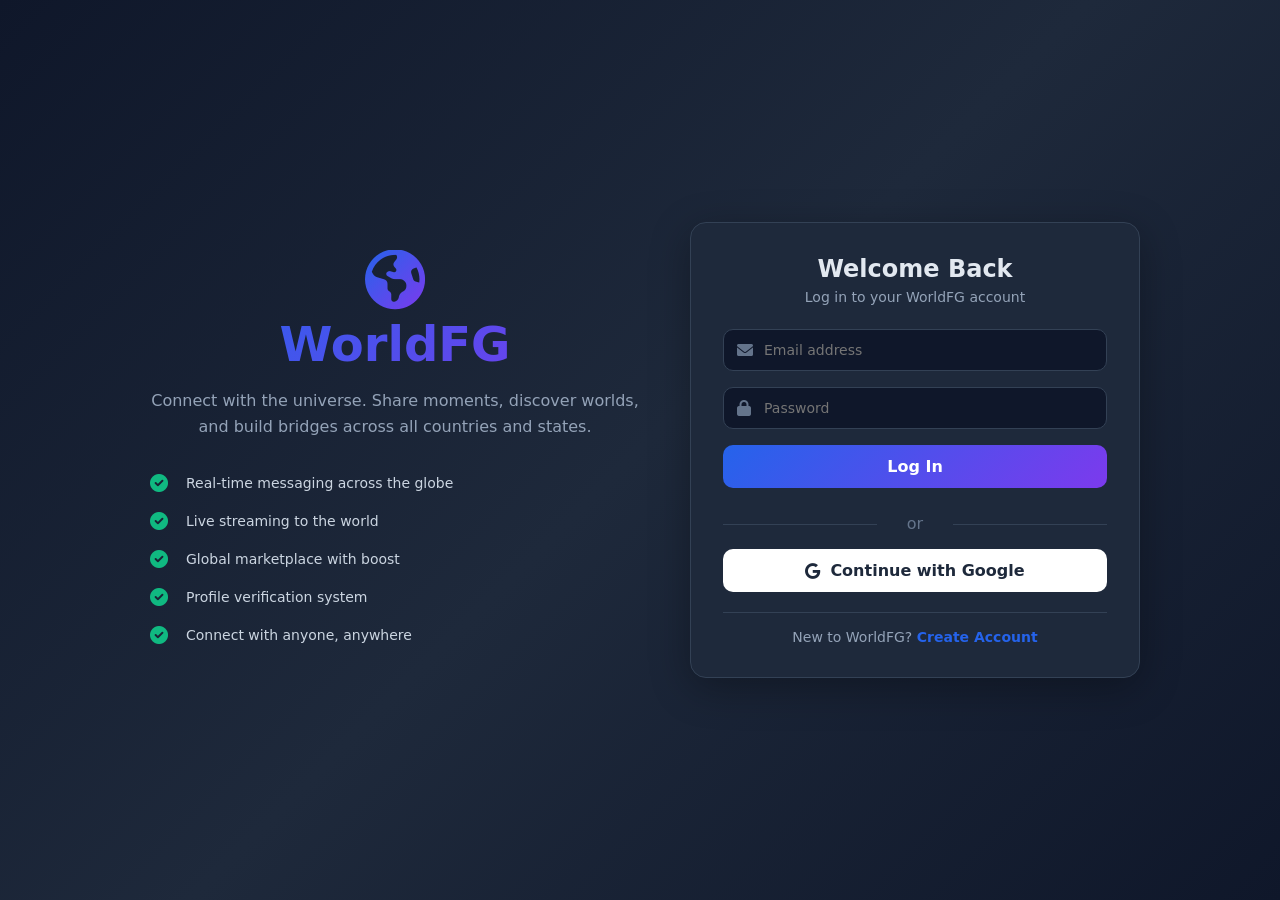
==== index.html @ 7e0c497f "Add files via upload" ====
<!DOCTYPE html>
<html lang="en">
<head>
    <meta charset="UTF-8">
    <meta name="viewport" content="width=device-width, initial-scale=1.0">
    <title>WorldFG - Connect The Universe</title>
    <link rel="stylesheet" href="https://cdnjs.cloudflare.com/ajax/libs/font-awesome/6.0.0-beta3/css/all.min.css">
    <style>
        :root {
            --primary: #2563eb;
            --primary-dark: #1d4ed8;
            --secondary: #7c3aed;
            --success: #10b981;
            --danger: #ef4444;
            --warning: #f59e0b;
            --dark: #0f172a;
            --darker: #020617;
            --light: #f8fafc;
            --gray: #64748b;
            --card: #1e293b;
            --border: #334155;
            --hover: #2d3a4f;
            --gradient: linear-gradient(135deg, #2563eb, #7c3aed);
            --shadow: 0 10px 40px rgba(0,0,0,0.3);
            --glow: 0 0 20px rgba(37,99,235,0.3);
        }

        * {
            margin: 0;
            padding: 0;
            box-sizing: border-box;
            font-family: 'Segoe UI', system-ui, -apple-system, sans-serif;
        }

        body {
            background: var(--darker);
            color: #e2e8f0;
            min-height: 100vh;
        }

        /* ============ AUTH PAGES ============ */
        .auth-body {
            display: flex;
            justify-content: center;
            align-items: center;
            min-height: 100vh;
            background: linear-gradient(135deg, #0f172a 0%, #1e293b 50%, #0f172a 100%);
            padding: 20px;
        }

        .auth-container {
            display: flex;
            max-width: 1000px;
            width: 100%;
            gap: 40px;
            align-items: center;
            flex-wrap: wrap;
            justify-content: center;
        }

        .auth-left {
            flex: 1;
            min-width: 300px;
            text-align: center;
        }

        .brand-logo {
            font-size: 60px;
            color: var(--primary);
            margin-bottom: 10px;
        }

        .brand-logo i {
            background: var(--gradient);
            -webkit-background-clip: text;
            -webkit-text-fill-color: transparent;
        }

        .brand-logo h1 {
            font-size: 48px;
            background: var(--gradient);
            -webkit-background-clip: text;
            -webkit-text-fill-color: transparent;
            font-weight: 800;
        }

        .brand-tagline {
            color: #94a3b8;
            font-size: 16px;
            margin: 16px 0;
            line-height: 1.6;
        }

        .feature-list {
            text-align: left;
            margin-top: 24px;
        }

        .feature-item {
            display: flex;
            align-items: center;
            gap: 12px;
            padding: 10px;
            color: #cbd5e1;
            font-size: 14px;
        }

        .feature-item i {
            color: var(--success);
            font-size: 18px;
            width: 24px;
        }

        .auth-right {
            flex: 1;
            min-width: 350px;
            max-width: 450px;
        }

        .auth-card {
            background: var(--card);
            border-radius: 16px;
            padding: 32px;
            box-shadow: var(--shadow);
            border: 1px solid var(--border);
        }

        .auth-header {
            text-align: center;
            margin-bottom: 24px;
        }

        .auth-header h2 {
            font-size: 24px;
            font-weight: 700;
            margin-bottom: 6px;
        }

        .auth-header p {
            color: #94a3b8;
            font-size: 14px;
        }

        .input-group {
            position: relative;
            margin-bottom: 16px;
        }

        .input-group i {
            position: absolute;
            left: 14px;
            top: 50%;
            transform: translateY(-50%);
            color: #64748b;
        }

        .input-group input,
        .input-group select {
            width: 100%;
            padding: 12px 14px 12px 40px;
            background: var(--dark);
            border: 1px solid var(--border);
            border-radius: 10px;
            color: #e2e8f0;
            font-size: 14px;
            outline: none;
            transition: 0.3s;
        }

        .input-group input:focus,
        .input-group select:focus {
            border-color: var(--primary);
            box-shadow: var(--glow);
        }

        .name-inputs {
            display: flex;
            gap: 10px;
        }

        .name-inputs .input-group {
            flex: 1;
        }

        .name-inputs input {
            padding-left: 14px;
        }

        .toggle-password {
            left: auto !important;
            right: 14px;
            cursor: pointer;
        }

        .auth-btn {
            width: 100%;
            padding: 12px;
            border: none;
            border-radius: 10px;
            font-size: 16px;
            font-weight: 600;
            cursor: pointer;
            transition: 0.3s;
            margin-bottom: 10px;
        }

        .primary-btn {
            background: var(--gradient);
            color: white;
        }

        .primary-btn:hover {
            box-shadow: var(--glow);
            transform: translateY(-2px);
        }

        .google-btn {
            background: white;
            color: #1e293b;
            display: flex;
            align-items: center;
            justify-content: center;
            gap: 10px;
        }

        .auth-divider {
            text-align: center;
            margin: 16px 0;
            color: #64748b;
            position: relative;
        }

        .auth-divider::before,
        .auth-divider::after {
            content: '';
            position: absolute;
            top: 50%;
            width: 40%;
            height: 1px;
            background: var(--border);
        }

        .auth-divider::before { left: 0; }
        .auth-divider::after { right: 0; }

        .auth-links {
            text-align: center;
            margin: 10px 0;
        }

        .auth-links a {
            color: var(--primary);
            text-decoration: none;
            font-size: 14px;
        }

        .auth-switch {
            text-align: center;
            margin-top: 20px;
            padding-top: 16px;
            border-top: 1px solid var(--border);
            font-size: 14px;
            color: #94a3b8;
        }

        .auth-switch a {
            color: var(--primary);
            text-decoration: none;
            font-weight: 600;
        }

        .error-message {
            background: rgba(239,68,68,0.1);
            color: var(--danger);
            padding: 10px;
            border-radius: 8px;
            margin-bottom: 12px;
            font-size: 13px;
            display: none;
        }

        /* ============ MAIN PLATFORM ============ */
        .platform-body {
            display: none;
        }

        .platform-header {
            background: var(--card);
            border-bottom: 1px solid var(--border);
            padding: 8px 20px;
            display: flex;
            align-items: center;
            justify-content: space-between;
            position: sticky;
            top: 0;
            z-index: 1000;
            gap: 12px;
        }

        .platform-logo {
            font-size: 28px;
            font-weight: 800;
            background: var(--gradient);
            -webkit-background-clip: text;
            -webkit-text-fill-color: transparent;
            cursor: pointer;
        }

        .search-container {
            flex: 1;
            max-width: 400px;
            position: relative;
        }

        .search-container input {
            width: 100%;
            padding: 10px 16px 10px 40px;
            background: var(--dark);
            border: 1px solid var(--border);
            border-radius: 24px;
            color: #e2e8f0;
            outline: none;
        }

        .search-container i {
            position: absolute;
            left: 14px;
            top: 50%;
            transform: translateY(-50%);
            color: #64748b;
        }

        .search-results-dropdown {
            position: absolute;
            top: 100%;
            left: 0;
            right: 0;
            background: var(--card);
            border: 1px solid var(--border);
            border-radius: 12px;
            margin-top: 4px;
            max-height: 300px;
            overflow-y: auto;
            display: none;
            z-index: 100;
        }

        .nav-icons {
            display: flex;
            gap: 4px;
        }

        .nav-icon {
            width: 40px;
            height: 40px;
            display: flex;
            align-items: center;
            justify-content: center;
            border-radius: 10px;
            cursor: pointer;
            transition: 0.2s;
            font-size: 18px;
            color: #94a3b8;
        }

        .nav-icon:hover,
        .nav-icon.active {
            background: var(--hover);
            color: var(--primary);
        }

        .header-right-icons {
            display: flex;
            align-items: center;
            gap: 8px;
        }

        .icon-badge {
            position: relative;
            cursor: pointer;
            padding: 8px;
            border-radius: 50%;
            background: var(--dark);
            font-size: 18px;
        }

        .badge-count {
            position: absolute;
            top: -4px;
            right: -4px;
            background: var(--danger);
            color: white;
            font-size: 10px;
            padding: 2px 6px;
            border-radius: 10px;
            font-weight: bold;
        }

        .user-menu-trigger {
            display: flex;
            align-items: center;
            gap: 8px;
            cursor: pointer;
            padding: 4px 10px;
            border-radius: 20px;
            background: var(--dark);
        }

        .user-avatar-small {
            width: 32px;
            height: 32px;
            border-radius: 50%;
            background: var(--gradient);
            display: flex;
            align-items: center;
            justify-content: center;
            font-weight: bold;
            font-size: 14px;
        }

        .dropdown-panel {
            position: absolute;
            top: 100%;
            right: 0;
            background: var(--card);
            border: 1px solid var(--border);
            border-radius: 12px;
            width: 300px;
            box-shadow: var(--shadow);
            display: none;
            z-index: 200;
            padding: 12px;
            margin-top: 8px;
        }

        .main-layout {
            display: flex;
            gap: 16px;
            padding: 16px;
            max-width: 1400px;
            margin: 0 auto;
        }

        .sidebar-left {
            width: 280px;
            flex-shrink: 0;
        }

        .sidebar-right {
            width: 320px;
            flex-shrink: 0;
        }

        .main-content {
            flex: 1;
            max-width: 680px;
        }

        .card-widget {
            background: var(--card);
            border: 1px solid var(--border);
            border-radius: 12px;
            padding: 12px;
            margin-bottom: 12px;
        }

        .sidebar-link-item {
            display: flex;
            align-items: center;
            gap: 12px;
            padding: 10px 12px;
            border-radius: 8px;
            cursor: pointer;
            transition: 0.2s;
            color: #cbd5e1;
            text-decoration: none;
        }

        .sidebar-link-item:hover {
            background: var(--hover);
            color: white;
        }

        .sidebar-link-item i {
            width: 24px;
            text-align: center;
            font-size: 18px;
            color: var(--primary);
        }

        .status-creator {
            display: flex;
            align-items: center;
            gap: 10px;
        }

        .status-creator input {
            flex: 1;
            padding: 10px 16px;
            background: var(--dark);
            border: 1px solid var(--border);
            border-radius: 24px;
            color: #e2e8f0;
            cursor: pointer;
            outline: none;
        }

        .status-actions {
            display: flex;
            gap: 8px;
            margin-top: 10px;
            padding-top: 10px;
            border-top: 1px solid var(--border);
        }

        .status-action-btn {
            flex: 1;
            display: flex;
            align-items: center;
            justify-content: center;
            gap: 6px;
            padding: 8px;
            border-radius: 8px;
            cursor: pointer;
            font-size: 13px;
            background: none;
            border: none;
            color: #94a3b8;
            transition: 0.2s;
        }

        .status-action-btn:hover {
            background: var(--hover);
            color: white;
        }

        .post-card {
            background: var(--card);
            border: 1px solid var(--border);
            border-radius: 12px;
            padding: 16px;
            margin-bottom: 16px;
        }

        .post-header-info {
            display: flex;
            align-items: center;
            gap: 10px;
            margin-bottom: 10px;
        }

        .post-avatar {
            width: 40px;
            height: 40px;
            border-radius: 50%;
            background: var(--gradient);
            display: flex;
            align-items: center;
            justify-content: center;
            font-weight: bold;
        }

        .post-user-details {
            flex: 1;
        }

        .post-username {
            font-weight: 600;
            display: flex;
            align-items: center;
            gap: 4px;
        }

        .verified-check {
            color: var(--primary);
            font-size: 16px;
        }

        .post-meta {
            font-size: 12px;
            color: #64748b;
        }

        .post-text {
            margin-bottom: 10px;
            line-height: 1.5;
        }

        .post-media-content {
            width: 100%;
            border-radius: 8px;
            max-height: 400px;
            object-fit: cover;
            margin-bottom: 10px;
        }

        .post-reaction-bar {
            display: flex;
            justify-content: space-around;
            border-top: 1px solid var(--border);
            border-bottom: 1px solid var(--border);
            padding: 8px 0;
            margin: 8px 0;
        }

        .reaction-btn {
            display: flex;
            align-items: center;
            gap: 4px;
            padding: 6px 12px;
            border-radius: 6px;
            cursor: pointer;
            font-size: 13px;
            background: none;
            border: none;
            color: #94a3b8;
            transition: 0.2s;
        }

        .reaction-btn:hover {
            background: var(--hover);
        }

        .reaction-btn.active-reaction {
            color: var(--primary);
        }

        .comment-box {
            display: flex;
            gap: 8px;
            margin-top: 8px;
        }

        .comment-box input {
            flex: 1;
            padding: 8px 12px;
            background: var(--dark);
            border: 1px solid var(--border);
            border-radius: 20px;
            color: #e2e8f0;
            outline: none;
        }

        .trending-item {
            padding: 8px 0;
            border-bottom: 1px solid var(--border);
            cursor: pointer;
        }

        .trending-item strong {
            display: block;
        }

        .trending-item span {
            font-size: 12px;
            color: #64748b;
        }

        .live-indicator {
            display: inline-block;
            width: 8px;
            height: 8px;
            background: var(--danger);
            border-radius: 50%;
            animation: pulse 1.5s infinite;
            margin-right: 6px;
        }

        @keyframes pulse {
            0%, 100% { opacity: 1; }
            50% { opacity: 0.3; }
        }

        .market-item-card {
            background: var(--dark);
            border-radius: 8px;
            padding: 10px;
            text-align: center;
            cursor: pointer;
            margin-bottom: 8px;
        }

        .boost-btn {
            background: var(--warning);
            color: #000;
            border: none;
            padding: 4px 12px;
            border-radius: 12px;
            cursor: pointer;
            font-size: 11px;
            font-weight: 600;
            margin-top: 6px;
        }

        .chat-widget-bottom {
            position: fixed;
            bottom: 0;
            right: 20px;
            width: 320px;
            background: var(--card);
            border: 1px solid var(--border);
            border-radius: 12px 12px 0 0;
            z-index: 500;
            display: none;
        }

        .chat-widget-header {
            background: var(--gradient);
            padding: 12px;
            border-radius: 12px 12px 0 0;
            display: flex;
            justify-content: space-between;
            align-items: center;
            cursor: pointer;
        }

        .chat-contacts-list {
            max-height: 250px;
            overflow-y: auto;
        }

        .chat-contact-item {
            display: flex;
            align-items: center;
            gap: 10px;
            padding: 10px 12px;
            cursor: pointer;
        }

        .chat-contact-item:hover {
            background: var(--hover);
        }

        .chat-messages-area {
            height: 300px;
            overflow-y: auto;
            padding: 12px;
            background: var(--dark);
        }

        .chat-msg {
            margin-bottom: 8px;
            padding: 8px 12px;
            border-radius: 16px;
            max-width: 75%;
            font-size: 13px;
        }

        .chat-msg.sent-msg {
            background: var(--primary);
            margin-left: auto;
            border-bottom-right-radius: 4px;
        }

        .chat-msg.received-msg {
            background: var(--border);
            border-bottom-left-radius: 4px;
        }

        .modal-overlay {
            position: fixed;
            top: 0;
            left: 0;
            right: 0;
            bottom: 0;
            background: rgba(0,0,0,0.8);
            display: flex;
            align-items: center;
            justify-content: center;
            z-index: 1000;
            display: none;
        }

        .modal-content {
            background: var(--card);
            border-radius: 16px;
            padding: 24px;
            width: 90%;
            max-width: 500px;
            border: 1px solid var(--border);
        }

        @media (max-width: 900px) {
            .sidebar-left,
            .sidebar-right {
                display: none;
            }
            .main-content {
                max-width: 100%;
            }
        }
    </style>
</head>
<body>

<!-- ==================== AUTH PAGE ==================== -->
<div id="authPage" class="auth-body">
    <div class="auth-container">
        <div class="auth-left">
            <div class="brand-logo">
                <i class="fas fa-globe-americas"></i>
                <h1>WorldFG</h1>
            </div>
            <p class="brand-tagline">Connect with the universe. Share moments, discover worlds, and build bridges across all countries and states.</p>
            <div class="feature-list">
                <div class="feature-item"><i class="fas fa-check-circle"></i> Real-time messaging across the globe</div>
                <div class="feature-item"><i class="fas fa-check-circle"></i> Live streaming to the world</div>
                <div class="feature-item"><i class="fas fa-check-circle"></i> Global marketplace with boost</div>
                <div class="feature-item"><i class="fas fa-check-circle"></i> Profile verification system</div>
                <div class="feature-item"><i class="fas fa-check-circle"></i> Connect with anyone, anywhere</div>
            </div>
        </div>
        <div class="auth-right">
            <!-- Login Form -->
            <div class="auth-card" id="loginCard">
                <div class="auth-header">
                    <h2>Welcome Back</h2>
                    <p>Log in to your WorldFG account</p>
                </div>
                <div class="error-message" id="loginError"></div>
                <form onsubmit="handleLogin(event)">
                    <div class="input-group">
                        <i class="fas fa-envelope"></i>
                        <input type="email" id="loginEmail" placeholder="Email address" required>
                    </div>
                    <div class="input-group">
                        <i class="fas fa-lock"></i>
                        <input type="password" id="loginPassword" placeholder="Password" required>
                    </div>
                    <button type="submit" class="auth-btn primary-btn">Log In</button>
                </form>
                <div class="auth-divider"><span>or</span></div>
                <button class="auth-btn google-btn" onclick="googleLogin()">
                    <i class="fab fa-google"></i> Continue with Google
                </button>
                <div class="auth-switch">
                    <p>New to WorldFG? <a href="#" onclick="showRegister()">Create Account</a></p>
                </div>
            </div>

            <!-- Register Form -->
            <div class="auth-card" id="registerCard" style="display:none;">
                <div class="auth-header">
                    <h2>Join WorldFG</h2>
                    <p>It's free and always will be</p>
                </div>
                <div class="error-message" id="registerError"></div>
                <form onsubmit="handleRegister(event)">
                    <div class="name-inputs">
                        <div class="input-group">
                            <input type="text" id="regFirstName" placeholder="First name" required>
                        </div>
                        <div class="input-group">
                            <input type="text" id="regLastName" placeholder="Last name" required>
                        </div>
                    </div>
                    <div class="input-group">
                        <i class="fas fa-envelope"></i>
                        <input type="email" id="regEmail" placeholder="Email address" required>
                    </div>
                    <div class="input-group">
                        <i class="fas fa-lock"></i>
                        <input type="password" id="regPassword" placeholder="Password" required minlength="6">
                    </div>
                    <div class="input-group">
                        <i class="fas fa-calendar"></i>
                        <input type="date" id="regBirthday" required>
                    </div>
                    <div class="input-group">
                        <i class="fas fa-map-marker-alt"></i>
                        <select id="regCountry" required>
                            <option value="">Select Country</option>
                            <option value="Nigeria">Nigeria</option>
                            <option value="Ghana">Ghana</option>
                            <option value="Kenya">Kenya</option>
                            <option value="South Africa">South Africa</option>
                            <option value="USA">United States</option>
                            <option value="UK">United Kingdom</option>
                            <option value="India">India</option>
                            <option value="Brazil">Brazil</option>
                            <option value="China">China</option>
                            <option value="Japan">Japan</option>
                            <option value="Australia">Australia</option>
                            <option value="Canada">Canada</option>
                            <option value="Germany">Germany</option>
                            <option value="France">France</option>
                            <option value="UAE">United Arab Emirates</option>
                            <option value="Other">Other Country</option>
                        </select>
                    </div>
                    <button type="submit" class="auth-btn primary-btn">Create Account</button>
                </form>
                <div class="auth-switch">
                    <p>Already have an account? <a href="#" onclick="showLogin()">Log In</a></p>
                </div>
            </div>
        </div>
    </div>
</div>

<!-- ==================== MAIN PLATFORM ==================== -->
<div id="platformPage" class="platform-body">
    <!-- Header -->
    <header class="platform-header">
        <div class="platform-logo" onclick="location.reload()">🌍 WorldFG</div>
        <div class="search-container">
            <i class="fas fa-search"></i>
            <input type="text" id="searchInput" placeholder="Search people, posts, locations..." oninput="handleSearch()">
            <div class="search-results-dropdown" id="searchResults"></div>
        </div>
        <div class="nav-icons">
            <div class="nav-icon active" title="Home" onclick="scrollToFeed()"><i class="fas fa-home"></i></div>
            <div class="nav-icon" title="Friends"><i class="fas fa-user-friends"></i></div>
            <div class="nav-icon" title="Marketplace" onclick="showMarketplace()"><i class="fas fa-store"></i></div>
            <div class="nav-icon" title="Live"><i class="fas fa-video"></i></div>
        </div>
        <div class="header-right-icons">
            <div class="icon-badge" onclick="toggleNotifications()">
                <i class="fas fa-bell"></i>
                <span class="badge-count" id="notifBadge">0</span>
            </div>
            <div class="icon-badge" onclick="toggleChat()">
                <i class="fas fa-comment-dots"></i>
                <span class="badge-count" id="msgBadge">0</span>
            </div>
            <div class="user-menu-trigger" onclick="toggleUserMenu()">
                <div class="user-avatar-small" id="headerAvatar">U</div>
                <span id="headerUserName">User</span>
                <i class="fas fa-caret-down"></i>
            </div>
        </div>
    </header>

    <!-- Notifications Dropdown -->
    <div class="dropdown-panel" id="notifPanel" style="right:120px;">
        <h4 style="margin-bottom:8px;">Notifications</h4>
        <div id="notifList"><p style="color:#64748b;">No notifications</p></div>
    </div>

    <!-- User Menu Dropdown -->
    <div class="dropdown-panel" id="userMenuPanel" style="right:10px;">
        <a href="#" class="sidebar-link-item" onclick="showSettings()"><i class="fas fa-cog"></i> Settings</a>
        <a href="#" class="sidebar-link-item" onclick="verifyProfile()"><i class="fas fa-check-circle"></i> Get Verified</a>
        <a href="#" class="sidebar-link-item" onclick="boostPost()"><i class="fas fa-rocket"></i> Boost Content</a>
        <a href="#" class="sidebar-link-item" onclick="logout()"><i class="fas fa-sign-out-alt"></i> Log Out</a>
    </div>

    <!-- Main Layout -->
    <div class="main-layout">
        <!-- Left Sidebar -->
        <aside class="sidebar-left">
            <div class="card-widget">
                <a href="#" class="sidebar-link-item"><i class="fas fa-user"></i> My Profile</a>
                <a href="#" class="sidebar-link-item"><i class="fas fa-user-friends"></i> Friends <span id="friendCountSidebar">(0)</span></a>
                <a href="#" class="sidebar-link-item"><i class="fas fa-play-circle"></i> Videos</a>
                <a href="#" class="sidebar-link-item"><i class="fas fa-store"></i> Marketplace</a>
                <a href="#" class="sidebar-link-item"><i class="fas fa-video"></i> Live Streams</a>
                <a href="#" class="sidebar-link-item"><i class="fas fa-newspaper"></i> News Feed</a>
                <a href="#" class="sidebar-link-item" onclick="showSettings()"><i class="fas fa-cog"></i> Settings</a>
            </div>
        </aside>

        <!-- Main Feed -->
        <main class="main-content" id="mainFeed">
            <!-- Status Creator -->
            <div class="card-widget">
                <div class="status-creator">
                    <div class="user-avatar-small" id="feedAvatar">U</div>
                    <input type="text" id="statusInput" placeholder="What's on your mind?" onkeypress="if(event.key==='Enter')createStatusPost()">
                </div>
                <div class="status-actions">
                    <button class="status-action-btn" onclick="goLive()"><i class="fas fa-video" style="color:#ef4444;"></i> Live</button>
                    <button class="status-action-btn" onclick="document.getElementById('mediaUpload').click()"><i class="fas fa-camera" style="color:#10b981;"></i> Photo</button>
                    <button class="status-action-btn" onclick="createStatusPost()"><i class="fas fa-smile" style="color:#f59e0b;"></i> Post</button>
                </div>
                <input type="file" id="mediaUpload" accept="image/*,video/*" capture="environment" style="display:none;" onchange="handleMediaUpload(event)">
            </div>

            <!-- Posts Feed -->
            <div id="postsContainer"></div>
        </main>

        <!-- Right Sidebar -->
        <aside class="sidebar-right">
            <div class="card-widget">
                <h4 style="margin-bottom:8px;"><i class="fas fa-fire"></i> Trending Worldwide</h4>
                <div class="trending-item"><strong>#WorldCup</strong><span>2.4M posts</span></div>
                <div class="trending-item"><strong>#TechNews</strong><span>1.8M posts</span></div>
                <div class="trending-item"><strong>#MusicVibes</strong><span>950K posts</span></div>
                <div class="trending-item"><strong>#ComedySkits</strong><span>720K posts</span></div>
            </div>
            <div class="card-widget">
                <h4 style="margin-bottom:8px;"><span class="live-indicator"></span> Live Now</h4>
                <div id="liveNowList">
                    <p style="font-size:13px; color:#94a3b8;">DJ Mix Show • 1.2K watching</p>
                    <p style="font-size:13px; color:#94a3b8;">Gaming Tournament • 856 watching</p>
                </div>
            </div>
            <div class="card-widget">
                <h4 style="margin-bottom:8px;"><i class="fas fa-store"></i> Marketplace</h4>
                <div class="market-item-card">👟 Sneakers $50 <br><button class="boost-btn" onclick="boostListing()">Boost</button></div>
                <div class="market-item-card">📱 iPhone $300 <br><button class="boost-btn" onclick="boostListing()">Boost</button></div>
            </div>
        </aside>
    </div>
</div>

<!-- Chat Widget -->
<div class="chat-widget-bottom" id="chatWidget">
    <div class="chat-widget-header" onclick="toggleChatWindow()">
        <span><i class="fas fa-comments"></i> Chats</span>
        <i class="fas fa-times" onclick="event.stopPropagation(); closeChatWidget()"></i>
    </div>
    <div class="chat-contacts-list" id="chatContactsList"></div>
    <div id="chatWindowInner" style="display:none;">
        <div style="padding:8px; background:var(--primary-dark); display:flex; justify-content:space-between;">
            <span id="chatPartnerLabel"></span>
            <i class="fas fa-arrow-left" style="cursor:pointer;" onclick="backToContacts()"></i>
        </div>
        <div class="chat-messages-area" id="chatMessagesArea"></div>
        <div style="display:flex; padding:8px; gap:8px;">
            <input type="text" id="chatMsgInput" placeholder="Type..." style="flex:1; padding:8px; border-radius:20px; background:var(--dark); border:1px solid var(--border); color:#e2e8f0;" onkeypress="if(event.key==='Enter')sendChatMsg()">
            <button onclick="sendChatMsg()" style="background:var(--primary); border:none; color:white; padding:8px 16px; border-radius:20px; cursor:pointer;"><i class="fas fa-paper-plane"></i></button>
        </div>
    </div>
</div>

<!-- Settings Modal -->
<div class="modal-overlay" id="settingsModal">
    <div class="modal-content">
        <h3 style="margin-bottom:16px;"><i class="fas fa-cog"></i> Settings</h3>
        <div style="margin-bottom:12px;">
            <label>Boost Marketplace Listing</label>
            <select id="boostSelect" style="width:100%; padding:8px; background:var(--dark); color:#e2e8f0; border:1px solid var(--border); border-radius:8px; margin-top:4px;">
                <option>Select listing</option>
                <option>Sneakers $50</option>
                <option>iPhone $300</option>
            </select>
            <button class="boost-btn" style="margin-top:8px; width:100%;" onclick="boostListing()">Add Money & Boost</button>
        </div>
        <div style="margin-bottom:12px;">
            <button onclick="verifyProfile()" style="width:100%; padding:10px; background:var(--primary); border:none; color:white; border-radius:8px; cursor:pointer;">Request Blue Verification</button>
        </div>
        <button onclick="closeModal('settingsModal')" style="width:100%; padding:10px; background:var(--border); border:none; color:white; border-radius:8px; cursor:pointer;">Close</button>
    </div>
</div>

<script>
// ============ GLOBAL DATA STORE ============
let DB = JSON.parse(localStorage.getItem('worldfg_db')) || {
    users: [],
    posts: [],
    messages: {},
    friends: {},
    notifications: [],
    verifiedUsers: [],
    currentUser: null
};

function saveDB() {
    localStorage.setItem('worldfg_db', JSON.stringify(DB));
}

// ============ AUTH FUNCTIONS ============
function showRegister() {
    document.getElementById('loginCard').style.display = 'none';
    document.getElementById('registerCard').style.display = 'block';
    document.getElementById('loginError').style.display = 'none';
    document.getElementById('registerError').style.display = 'none';
}

function showLogin() {
    document.getElementById('loginCard').style.display = 'block';
    document.getElementById('registerCard').style.display = 'none';
    document.getElementById('loginError').style.display = 'none';
    document.getElementById('registerError').style.display = 'none';
}

function handleRegister(e) {
    e.preventDefault();
    const errorEl = document.getElementById('registerError');
    const email = document.getElementById('regEmail').value.trim();
    const password = document.getElementById('regPassword').value;
    const firstName = document.getElementById('regFirstName').value.trim();
    const lastName = document.getElementById('regLastName').value.trim();
    const country = document.getElementById('regCountry').value;
    const birthday = document.getElementById('regBirthday').value;

    if (DB.users.find(u => u.email === email)) {
        errorEl.textContent = 'An account with this email already exists.';
        errorEl.style.display = 'block';
        return;
    }

    const newUser = {
        id: 'user_' + Date.now(),
        email: email,
        password: password,
        firstName: firstName,
        lastName: lastName,
        fullName: firstName + ' ' + lastName,
        country: country,
        birthday: birthday,
        avatar: firstName.charAt(0).toUpperCase(),
        verified: false,
        joined: new Date().toISOString(),
        location: country
    };

    DB.users.push(newUser);
    DB.friends[newUser.id] = [];
    DB.currentUser = newUser;
    saveDB();
    enterPlatform();
}

function handleLogin(e) {
    e.preventDefault();
    const errorEl = document.getElementById('loginError');
    const email = document.getElementById('loginEmail').value.trim();
    const password = document.getElementById('loginPassword').value;

    const user = DB.users.find(u => u.email === email && u.password === password);
    if (!user) {
        errorEl.textContent = 'Invalid email or password. Please try again.';
        errorEl.style.display = 'block';
        return;
    }

    DB.currentUser = user;
    saveDB();
    enterPlatform();
}

function googleLogin() {
    alert('🔵 Google Sign-In: In production, this would authenticate with Google OAuth.\nFor now, creating a demo account...');
    const demoUser = {
        id: 'user_google_' + Date.now(),
        email: 'demo@worldfg.com',
        password: 'demo123',
        firstName: 'Demo',
        lastName: 'User',
        fullName: 'Demo User',
        country: 'Global',
        avatar: 'D',
        verified: false,
        joined: new Date().toISOString(),
        location: 'Worldwide'
    };
    if (!DB.users.find(u => u.email === demoUser.email)) {
        DB.users.push(demoUser);
        DB.friends[demoUser.id] = [];
    }
    DB.currentUser = demoUser;
    saveDB();
    enterPlatform();
}

// ============ PLATFORM ENTRY ============
function enterPlatform() {
    document.getElementById('authPage').style.display = 'none';
    document.getElementById('platformPage').style.display = 'block';
    document.body.className = 'platform-body';
    updateUI();
    renderPosts();
    renderChatContacts();
    updateNotificationBadge();
}

function updateUI() {
    const user = DB.currentUser;
    if (!user) return;
    document.getElementById('headerAvatar').textContent = user.avatar || user.firstName?.charAt(0) || 'U';
    document.getElementById('headerUserName').textContent = user.firstName || user.fullName;
    document.getElementById('feedAvatar').textContent = user.avatar || user.firstName?.charAt(0) || 'U';
    document.getElementById('friendCountSidebar').textContent = '(' + (DB.friends[user.id]?.length || 0) + ')';
}

// ============ SEARCH ============
function handleSearch() {
    const query = document.getElementById('searchInput').value.toLowerCase();
    const resultsDiv = document.getElementById('searchResults');
    if (query.length < 2) {
        resultsDiv.style.display = 'none';
        return;
    }
    const results = DB.users.filter(u => 
        u.id !== DB.currentUser?.id &&
        (u.fullName?.toLowerCase().includes(query) || 
         u.location?.toLowerCase().includes(query) ||
         u.country?.toLowerCase().includes(query))
    );
    resultsDiv.innerHTML = results.map(u => `
        <div style="padding:10px; cursor:pointer; display:flex; align-items:center; gap:10px;" onclick="viewUser('${u.id}')">
            <div style="width:32px; height:32px; border-radius:50%; background:var(--gradient); display:flex; align-items:center; justify-content:center; font-weight:bold;">${u.avatar || u.firstName?.charAt(0)}</div>
            <div>
                <strong>${u.fullName}</strong> ${u.verified ? '<i class="fas fa-check-circle" style="color:var(--primary);"></i>' : ''}
                <div style="font-size:11px; color:#64748b;">${u.location || u.country}</div>
            </div>
        </div>
    `).join('');
    resultsDiv.style.display = results.length ? 'block' : 'none';
}

function viewUser(userId) {
    const user = DB.users.find(u => u.id === userId);
    if (!user) return;
    const action = confirm(`👤 ${user.fullName}\n📍 ${user.location || user.country}\n${user.verified ? '✅ Verified' : ''}\n\nSend friend request?`);
    if (action) {
        sendFriendRequest(userId);
    }
}

function sendFriendRequest(userId) {
    const user = DB.users.find(u => u.id === userId);
    if (!DB.friends[DB.currentUser.id]) DB.friends[DB.currentUser.id] = [];
    if (!DB.friends[DB.currentUser.id].includes(userId)) {
        DB.friends[DB.currentUser.id].push(userId);
        if (!DB.friends[userId]) DB.friends[userId] = [];
        DB.friends[userId].push(DB.currentUser.id);
        addNotification('friend', `You are now friends with ${user.fullName}`);
        saveDB();
        updateUI();
        renderChatContacts();
        alert(`✅ You are now connected with ${user.fullName}!`);
    }
}

// ============ POSTS ============
function createStatusPost() {
    const input = document.getElementById('statusInput');
    const text = input.value.trim();
    if (!text && !window.pendingMedia) return;
    
    const post = {
        id: 'post_' + Date.now(),
        userId: DB.currentUser.id,
        userName: DB.currentUser.fullName,
        userAvatar: DB.currentUser.avatar,
        userVerified: DB.currentUser.verified,
        userLocation: DB.currentUser.location || DB.currentUser.country,
        text: text || '📸 Shared media',
        mediaUrl: window.pendingMedia || null,
        likes: [],
        loves: [],
        laughs: [],
        comments: [],
        time: new Date().toISOString()
    };
    
    DB.posts.unshift(post);
    window.pendingMedia = null;
    input.value = '';
    saveDB();
    renderPosts();
    addNotification('post', 'You created a new post!');
}

function handleMediaUpload(event) {
    const file = event.target.files[0];
    if (!file) return;
    const reader = new FileReader();
    reader.onload = function(e) {
        window.pendingMedia = e.target.result;
        createStatusPost();
    };
    reader.readAsDataURL(file);
}

function renderPosts() {
    const container = document.getElementById('postsContainer');
    if (!DB.posts.length) {
        container.innerHTML = '<div class="card-widget"><p style="text-align:center; padding:20px;">No posts yet. Be the first to share with the world!</p></div>';
        return;
    }
    container.innerHTML = DB.posts.map((post, idx) => `
        <div class="post-card">
            <div class="post-header-info">
                <div class="post-avatar">${post.userAvatar || post.userName?.charAt(0)}</div>
                <div class="post-user-details">
                    <div class="post-username">
                        ${post.userName} ${post.userVerified ? '<i class="fas fa-check-circle verified-check"></i>' : ''}
                    </div>
                    <div class="post-meta">${new Date(post.time).toLocaleString()} • ${post.userLocation}</div>
                </div>
            </div>
            <div class="post-text">${post.text}</div>
            ${post.mediaUrl ? `<img src="${post.mediaUrl}" class="post-media-content" alt="post">` : ''}
            <div class="post-reaction-bar">
                <button class="reaction-btn ${post.likes.includes(DB.currentUser.id)?'active-reaction':''}" onclick="reactPost('${post.id}','like')">👍 Like (${post.likes.length})</button>
                <button class="reaction-btn ${post.loves.includes(DB.currentUser.id)?'active-reaction':''}" onclick="reactPost('${post.id}','love')">❤️ Love (${post.loves.length})</button>
                <button class="reaction-btn" onclick="reactPost('${post.id}','laugh')">😂 Laugh (${post.laughs.length})</button>
                <button class="reaction-btn" onclick="commentPost('${post.id}')">💬 Comment (${post.comments.length})</button>
            </div>
            <div id="comments-${post.id}" style="display:none;">
                ${post.comments.map(c => `<div style="background:var(--dark); padding:6px 10px; border-radius:12px; margin:4px 0; font-size:13px;"><strong>${c.user}</strong>: ${c.text}</div>`).join('')}
                <div class="comment-box">
                    <input type="text" id="commentInput-${post.id}" placeholder="Write a comment...">
                    <button onclick="addComment('${post.id}')" style="background:var(--primary); border:none; color:white; padding:6px 12px; border-radius:16px; cursor:pointer;">Send</button>
                </div>
            </div>
        </div>
    `).join('');
}

function reactPost(postId, type) {
    const post = DB.posts.find(p => p.id === postId);
    if (!post) return;
    const arr = post[type + 's'];
    if (arr.includes(DB.currentUser.id)) {
        arr.splice(arr.indexOf(DB.currentUser.id), 1);
    } else {
        arr.push(DB.currentUser.id);
    }
    saveDB();
    renderPosts();
}

function commentPost(postId) {
    const div = document.getElementById('comments-' + postId);
    div.style.display = div.style.display === 'none' ? 'block' : 'none';
}

function addComment(postId) {
    const input = document.getElementById('commentInput-' + postId);
    const text = input.value.trim();
    if (!text) return;
    const post = DB.posts.find(p => p.id === postId);
    post.comments.push({ user: DB.currentUser.fullName, text: text });
    input.value = '';
    saveDB();
    renderPosts();
    document.getElementById('comments-' + postId).style.display = 'block';
}

// ============ CHAT ============
function toggleChat() {
    const widget = document.getElementById('chatWidget');
    widget.style.display = widget.style.display === 'block' ? 'none' : 'block';
    if (widget.style.display === 'block') renderChatContacts();
}

function closeChatWidget() {
    document.getElementById('chatWidget').style.display = 'none';
}

function renderChatContacts() {
    const contactsDiv = document.getElementById('chatContactsList');
    const friendIds = DB.friends[DB.currentUser.id] || [];
    const friends = DB.users.filter(u => friendIds.includes(u.id) && u.id !== DB.currentUser.id);
    contactsDiv.innerHTML = friends.map(u => `
        <div class="chat-contact-item" onclick="openChatWith('${u.id}', '${u.fullName}')">
            <div style="width:32px; height:32px; border-radius:50%; background:var(--gradient); display:flex; align-items:center; justify-content:center; font-weight:bold;">${u.avatar || u.firstName?.charAt(0)}</div>
            <span>${u.fullName}</span>
            <div style="width:8px; height:8px; background:var(--success); border-radius:50%; margin-left:auto;"></div>
        </div>
    `).join('');
    if (!friends.length) contactsDiv.innerHTML = '<p style="padding:12px; color:#64748b;">Add friends to start chatting!</p>';
}

let currentChatPartner = null;
function openChatWith(userId, name) {
    currentChatPartner = userId;
    document.getElementById('chatContactsList').style.display = 'none';
    document.getElementById('chatWindowInner').style.display = 'block';
    document.getElementById('chatPartnerLabel').textContent = name;
    document.getElementById('chatMessagesArea').innerHTML = '';
    const chatKey = [DB.currentUser.id, userId].sort().join('_');
    if (DB.messages[chatKey]) {
        DB.messages[chatKey].forEach(m => displayChatMsg(m));
    }
}

function backToContacts() {
    document.getElementById('chatContactsList').style.display = 'block';
    document.getElementById('chatWindowInner').style.display = 'none';
}

function sendChatMsg() {
    const input = document.getElementById('chatMsgInput');
    const text = input.value.trim();
    if (!text || !currentChatPartner) return;
    const chatKey = [DB.currentUser.id, currentChatPartner].sort().join('_');
    if (!DB.messages[chatKey]) DB.messages[chatKey] = [];
    const msg = { from: DB.currentUser.id, text, time: new Date().toISOString() };
    DB.messages[chatKey].push(msg);
    displayChatMsg(msg);
    input.value = '';
    saveDB();
}

function displayChatMsg(msg) {
    const area = document.getElementById('chatMessagesArea');
    const cls = msg.from === DB.currentUser.id ? 'sent-msg' : 'received-msg';
    area.innerHTML += `<div class="chat-msg ${cls}">${msg.text}</div>`;
    area.scrollTop = area.scrollHeight;
}

// ============ NOTIFICATIONS ============
function addNotification(type, text) {
    DB.notifications.unshift({ id: Date.now(), type, text, time: new Date().toISOString(), read: false });
    if (DB.notifications.length > 50) DB.notifications.pop();
    saveDB();
    updateNotificationBadge();
}

function updateNotificationBadge() {
    const count = DB.notifications.filter(n => !n.read).length;
    const badge = document.getElementById('notifBadge');
    badge.textContent = count;
    badge.style.display = count > 0 ? 'block' : 'none';
}

function toggleNotifications() {
    const panel = document.getElementById('notifPanel');
    panel.style.display = panel.style.display === 'block' ? 'none' : 'block';
    const list = document.getElementById('notifList');
    list.innerHTML = DB.notifications.length ? DB.notifications.map(n => `
        <div style="padding:8px; border-bottom:1px solid var(--border); ${n.read?'':'background:var(--hover);'}">
            <strong>${n.type}</strong>: ${n.text}
            <small style="display:block; color:#64748b;">${new Date(n.time).toLocaleString()}</small>
        </div>
    `).join('') : '<p style="color:#64748b;">No notifications</p>';
    DB.notifications.forEach(n => n.read = true);
    saveDB();
    updateNotificationBadge();
}

// ============ OTHER FEATURES ============
function goLive() {
    alert('🔴 LIVE STREAM STARTED!\n\nYou are now broadcasting to the world!\nViewers: ' + Math.floor(Math.random() * 500) + '\n\nCamera and microphone activated.');
    addNotification('live', 'You started a live stream!');
}

function verifyProfile() {
    if (DB.currentUser.verified) {
        alert('✅ You already have the blue verification badge!');
        return;
    }
    if (confirm('Request blue profile verification?\n\nThis will verify your identity and add the blue checkmark to your profile.')) {
        DB.currentUser.verified = true;
        const userInDb = DB.users.find(u => u.id === DB.currentUser.id);
        if (userInDb) userInDb.verified = true;
        DB.verifiedUsers.push(DB.currentUser.id);
        saveDB();
        updateUI();
        renderPosts();
        alert('🎉 Congratulations! Your profile is now verified with the blue badge!');
        addNotification('verification', 'Your profile is now verified!');
    }
}

function boostListing() {
    const amount = prompt('💰 Enter amount to boost this listing ($1-$500):');
    if (amount && !isNaN(amount)) {
        alert(`✅ Listing boosted with $${amount}! Your product will reach 10x more people.`);
        addNotification('boost', `Marketplace listing boosted with $${amount}`);
    }
}

function boostPost() {
    alert('🚀 Boost any of your posts to reach more people worldwide.\n\nSelect a post and add budget to promote it.');
}

function showSettings() {
    document.getElementById('settingsModal').style.display = 'flex';
}

function showMarketplace() {
    alert('🏪 Welcome to WorldFG Marketplace!\n\nBuy and sell items worldwide.\nBoost your listings to reach more customers.');
}

function closeModal(id) {
    document.getElementById(id).style.display = 'none';
}

function toggleUserMenu() {
    const panel = document.getElementById('userMenuPanel');
    panel.style.display = panel.style.display === 'block' ? 'none' : 'block';
}

function scrollToFeed() {
    document.getElementById('mainFeed').scrollIntoView({ behavior: 'smooth' });
}

function logout() {
    if (confirm('Are you sure you want to log out?')) {
        DB.currentUser = null;
        saveDB();
        location.reload();
    }
}

// ============ INITIALIZATION ============
document.addEventListener('DOMContentLoaded', function() {
    if (DB.currentUser) {
        enterPlatform();
    }
    
    // Close dropdowns when clicking outside
    document.addEventListener('click', function(e) {
        if (!e.target.closest('.search-container')) {
            document.getElementById('searchResults').style.display = 'none';
        }
        if (!e.target.closest('.user-menu-trigger')) {
            document.getElementById('userMenuPanel').style.display = 'none';
        }
        if (!e.target.closest('.icon-badge') && !e.target.closest('#notifPanel')) {
            document.getElementById('notifPanel').style.display = 'none';
        }
    });

    // Add some initial posts if empty
    if (!DB.posts.length && DB.users.length > 0) {
        DB.posts.push({
            id: 'post_demo1',
            userId: DB.users[0]?.id || 'system',
            userName: 'WorldFG Team',
            userAvatar: 'W',
            userVerified: true,
            userLocation: 'Global Headquarters',
            text: '🌍 Welcome to WorldFG! Connect with people across all countries and states. Share your moments with the universe!',
            likes: [], loves: [], laughs: [], comments: [],
            time: new Date().toISOString()
        });
        saveDB();
    }
});
</script>
</body>
</html>
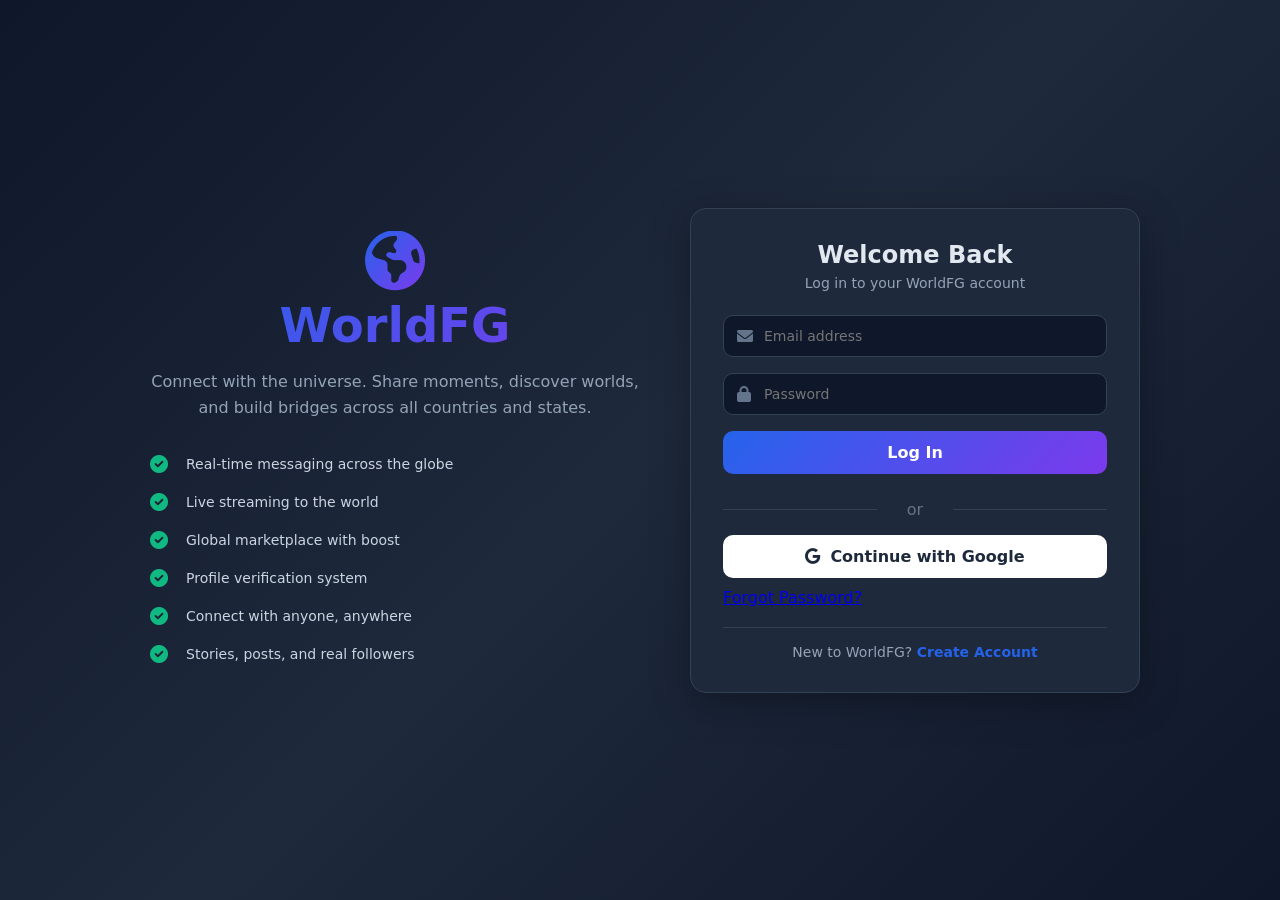
==== commit be92b6a2: "Add files via upload" ====
--- a/index.html
+++ b/index.html
@@ -4,797 +4,10 @@
     <meta charset="UTF-8">
     <meta name="viewport" content="width=device-width, initial-scale=1.0">
     <title>WorldFG - Connect The Universe</title>
+    <link rel="stylesheet" href="styles.css">
     <link rel="stylesheet" href="https://cdnjs.cloudflare.com/ajax/libs/font-awesome/6.0.0-beta3/css/all.min.css">
-    <style>
-        :root {
-            --primary: #2563eb;
-            --primary-dark: #1d4ed8;
-            --secondary: #7c3aed;
-            --success: #10b981;
-            --danger: #ef4444;
-            --warning: #f59e0b;
-            --dark: #0f172a;
-            --darker: #020617;
-            --light: #f8fafc;
-            --gray: #64748b;
-            --card: #1e293b;
-            --border: #334155;
-            --hover: #2d3a4f;
-            --gradient: linear-gradient(135deg, #2563eb, #7c3aed);
-            --shadow: 0 10px 40px rgba(0,0,0,0.3);
-            --glow: 0 0 20px rgba(37,99,235,0.3);
-        }
-
-        * {
-            margin: 0;
-            padding: 0;
-            box-sizing: border-box;
-            font-family: 'Segoe UI', system-ui, -apple-system, sans-serif;
-        }
-
-        body {
-            background: var(--darker);
-            color: #e2e8f0;
-            min-height: 100vh;
-        }
-
-        /* ============ AUTH PAGES ============ */
-        .auth-body {
-            display: flex;
-            justify-content: center;
-            align-items: center;
-            min-height: 100vh;
-            background: linear-gradient(135deg, #0f172a 0%, #1e293b 50%, #0f172a 100%);
-            padding: 20px;
-        }
-
-        .auth-container {
-            display: flex;
-            max-width: 1000px;
-            width: 100%;
-            gap: 40px;
-            align-items: center;
-            flex-wrap: wrap;
-            justify-content: center;
-        }
-
-        .auth-left {
-            flex: 1;
-            min-width: 300px;
-            text-align: center;
-        }
-
-        .brand-logo {
-            font-size: 60px;
-            color: var(--primary);
-            margin-bottom: 10px;
-        }
-
-        .brand-logo i {
-            background: var(--gradient);
-            -webkit-background-clip: text;
-            -webkit-text-fill-color: transparent;
-        }
-
-        .brand-logo h1 {
-            font-size: 48px;
-            background: var(--gradient);
-            -webkit-background-clip: text;
-            -webkit-text-fill-color: transparent;
-            font-weight: 800;
-        }
-
-        .brand-tagline {
-            color: #94a3b8;
-            font-size: 16px;
-            margin: 16px 0;
-            line-height: 1.6;
-        }
-
-        .feature-list {
-            text-align: left;
-            margin-top: 24px;
-        }
-
-        .feature-item {
-            display: flex;
-            align-items: center;
-            gap: 12px;
-            padding: 10px;
-            color: #cbd5e1;
-            font-size: 14px;
-        }
-
-        .feature-item i {
-            color: var(--success);
-            font-size: 18px;
-            width: 24px;
-        }
-
-        .auth-right {
-            flex: 1;
-            min-width: 350px;
-            max-width: 450px;
-        }
-
-        .auth-card {
-            background: var(--card);
-            border-radius: 16px;
-            padding: 32px;
-            box-shadow: var(--shadow);
-            border: 1px solid var(--border);
-        }
-
-        .auth-header {
-            text-align: center;
-            margin-bottom: 24px;
-        }
-
-        .auth-header h2 {
-            font-size: 24px;
-            font-weight: 700;
-            margin-bottom: 6px;
-        }
-
-        .auth-header p {
-            color: #94a3b8;
-            font-size: 14px;
-        }
-
-        .input-group {
-            position: relative;
-            margin-bottom: 16px;
-        }
-
-        .input-group i {
-            position: absolute;
-            left: 14px;
-            top: 50%;
-            transform: translateY(-50%);
-            color: #64748b;
-        }
-
-        .input-group input,
-        .input-group select {
-            width: 100%;
-            padding: 12px 14px 12px 40px;
-            background: var(--dark);
-            border: 1px solid var(--border);
-            border-radius: 10px;
-            color: #e2e8f0;
-            font-size: 14px;
-            outline: none;
-            transition: 0.3s;
-        }
-
-        .input-group input:focus,
-        .input-group select:focus {
-            border-color: var(--primary);
-            box-shadow: var(--glow);
-        }
-
-        .name-inputs {
-            display: flex;
-            gap: 10px;
-        }
-
-        .name-inputs .input-group {
-            flex: 1;
-        }
-
-        .name-inputs input {
-            padding-left: 14px;
-        }
-
-        .toggle-password {
-            left: auto !important;
-            right: 14px;
-            cursor: pointer;
-        }
-
-        .auth-btn {
-            width: 100%;
-            padding: 12px;
-            border: none;
-            border-radius: 10px;
-            font-size: 16px;
-            font-weight: 600;
-            cursor: pointer;
-            transition: 0.3s;
-            margin-bottom: 10px;
-        }
-
-        .primary-btn {
-            background: var(--gradient);
-            color: white;
-        }
-
-        .primary-btn:hover {
-            box-shadow: var(--glow);
-            transform: translateY(-2px);
-        }
-
-        .google-btn {
-            background: white;
-            color: #1e293b;
-            display: flex;
-            align-items: center;
-            justify-content: center;
-            gap: 10px;
-        }
-
-        .auth-divider {
-            text-align: center;
-            margin: 16px 0;
-            color: #64748b;
-            position: relative;
-        }
-
-        .auth-divider::before,
-        .auth-divider::after {
-            content: '';
-            position: absolute;
-            top: 50%;
-            width: 40%;
-            height: 1px;
-            background: var(--border);
-        }
-
-        .auth-divider::before { left: 0; }
-        .auth-divider::after { right: 0; }
-
-        .auth-links {
-            text-align: center;
-            margin: 10px 0;
-        }
-
-        .auth-links a {
-            color: var(--primary);
-            text-decoration: none;
-            font-size: 14px;
-        }
-
-        .auth-switch {
-            text-align: center;
-            margin-top: 20px;
-            padding-top: 16px;
-            border-top: 1px solid var(--border);
-            font-size: 14px;
-            color: #94a3b8;
-        }
-
-        .auth-switch a {
-            color: var(--primary);
-            text-decoration: none;
-            font-weight: 600;
-        }
-
-        .error-message {
-            background: rgba(239,68,68,0.1);
-            color: var(--danger);
-            padding: 10px;
-            border-radius: 8px;
-            margin-bottom: 12px;
-            font-size: 13px;
-            display: none;
-        }
-
-        /* ============ MAIN PLATFORM ============ */
-        .platform-body {
-            display: none;
-        }
-
-        .platform-header {
-            background: var(--card);
-            border-bottom: 1px solid var(--border);
-            padding: 8px 20px;
-            display: flex;
-            align-items: center;
-            justify-content: space-between;
-            position: sticky;
-            top: 0;
-            z-index: 1000;
-            gap: 12px;
-        }
-
-        .platform-logo {
-            font-size: 28px;
-            font-weight: 800;
-            background: var(--gradient);
-            -webkit-background-clip: text;
-            -webkit-text-fill-color: transparent;
-            cursor: pointer;
-        }
-
-        .search-container {
-            flex: 1;
-            max-width: 400px;
-            position: relative;
-        }
-
-        .search-container input {
-            width: 100%;
-            padding: 10px 16px 10px 40px;
-            background: var(--dark);
-            border: 1px solid var(--border);
-            border-radius: 24px;
-            color: #e2e8f0;
-            outline: none;
-        }
-
-        .search-container i {
-            position: absolute;
-            left: 14px;
-            top: 50%;
-            transform: translateY(-50%);
-            color: #64748b;
-        }
-
-        .search-results-dropdown {
-            position: absolute;
-            top: 100%;
-            left: 0;
-            right: 0;
-            background: var(--card);
-            border: 1px solid var(--border);
-            border-radius: 12px;
-            margin-top: 4px;
-            max-height: 300px;
-            overflow-y: auto;
-            display: none;
-            z-index: 100;
-        }
-
-        .nav-icons {
-            display: flex;
-            gap: 4px;
-        }
-
-        .nav-icon {
-            width: 40px;
-            height: 40px;
-            display: flex;
-            align-items: center;
-            justify-content: center;
-            border-radius: 10px;
-            cursor: pointer;
-            transition: 0.2s;
-            font-size: 18px;
-            color: #94a3b8;
-        }
-
-        .nav-icon:hover,
-        .nav-icon.active {
-            background: var(--hover);
-            color: var(--primary);
-        }
-
-        .header-right-icons {
-            display: flex;
-            align-items: center;
-            gap: 8px;
-        }
-
-        .icon-badge {
-            position: relative;
-            cursor: pointer;
-            padding: 8px;
-            border-radius: 50%;
-            background: var(--dark);
-            font-size: 18px;
-        }
-
-        .badge-count {
-            position: absolute;
-            top: -4px;
-            right: -4px;
-            background: var(--danger);
-            color: white;
-            font-size: 10px;
-            padding: 2px 6px;
-            border-radius: 10px;
-            font-weight: bold;
-        }
-
-        .user-menu-trigger {
-            display: flex;
-            align-items: center;
-            gap: 8px;
-            cursor: pointer;
-            padding: 4px 10px;
-            border-radius: 20px;
-            background: var(--dark);
-        }
-
-        .user-avatar-small {
-            width: 32px;
-            height: 32px;
-            border-radius: 50%;
-            background: var(--gradient);
-            display: flex;
-            align-items: center;
-            justify-content: center;
-            font-weight: bold;
-            font-size: 14px;
-        }
-
-        .dropdown-panel {
-            position: absolute;
-            top: 100%;
-            right: 0;
-            background: var(--card);
-            border: 1px solid var(--border);
-            border-radius: 12px;
-            width: 300px;
-            box-shadow: var(--shadow);
-            display: none;
-            z-index: 200;
-            padding: 12px;
-            margin-top: 8px;
-        }
-
-        .main-layout {
-            display: flex;
-            gap: 16px;
-            padding: 16px;
-            max-width: 1400px;
-            margin: 0 auto;
-        }
-
-        .sidebar-left {
-            width: 280px;
-            flex-shrink: 0;
-        }
-
-        .sidebar-right {
-            width: 320px;
-            flex-shrink: 0;
-        }
-
-        .main-content {
-            flex: 1;
-            max-width: 680px;
-        }
-
-        .card-widget {
-            background: var(--card);
-            border: 1px solid var(--border);
-            border-radius: 12px;
-            padding: 12px;
-            margin-bottom: 12px;
-        }
-
-        .sidebar-link-item {
-            display: flex;
-            align-items: center;
-            gap: 12px;
-            padding: 10px 12px;
-            border-radius: 8px;
-            cursor: pointer;
-            transition: 0.2s;
-            color: #cbd5e1;
-            text-decoration: none;
-        }
-
-        .sidebar-link-item:hover {
-            background: var(--hover);
-            color: white;
-        }
-
-        .sidebar-link-item i {
-            width: 24px;
-            text-align: center;
-            font-size: 18px;
-            color: var(--primary);
-        }
-
-        .status-creator {
-            display: flex;
-            align-items: center;
-            gap: 10px;
-        }
-
-        .status-creator input {
-            flex: 1;
-            padding: 10px 16px;
-            background: var(--dark);
-            border: 1px solid var(--border);
-            border-radius: 24px;
-            color: #e2e8f0;
-            cursor: pointer;
-            outline: none;
-        }
-
-        .status-actions {
-            display: flex;
-            gap: 8px;
-            margin-top: 10px;
-            padding-top: 10px;
-            border-top: 1px solid var(--border);
-        }
-
-        .status-action-btn {
-            flex: 1;
-            display: flex;
-            align-items: center;
-            justify-content: center;
-            gap: 6px;
-            padding: 8px;
-            border-radius: 8px;
-            cursor: pointer;
-            font-size: 13px;
-            background: none;
-            border: none;
-            color: #94a3b8;
-            transition: 0.2s;
-        }
-
-        .status-action-btn:hover {
-            background: var(--hover);
-            color: white;
-        }
-
-        .post-card {
-            background: var(--card);
-            border: 1px solid var(--border);
-            border-radius: 12px;
-            padding: 16px;
-            margin-bottom: 16px;
-        }
-
-        .post-header-info {
-            display: flex;
-            align-items: center;
-            gap: 10px;
-            margin-bottom: 10px;
-        }
-
-        .post-avatar {
-            width: 40px;
-            height: 40px;
-            border-radius: 50%;
-            background: var(--gradient);
-            display: flex;
-            align-items: center;
-            justify-content: center;
-            font-weight: bold;
-        }
-
-        .post-user-details {
-            flex: 1;
-        }
-
-        .post-username {
-            font-weight: 600;
-            display: flex;
-            align-items: center;
-            gap: 4px;
-        }
-
-        .verified-check {
-            color: var(--primary);
-            font-size: 16px;
-        }
-
-        .post-meta {
-            font-size: 12px;
-            color: #64748b;
-        }
-
-        .post-text {
-            margin-bottom: 10px;
-            line-height: 1.5;
-        }
-
-        .post-media-content {
-            width: 100%;
-            border-radius: 8px;
-            max-height: 400px;
-            object-fit: cover;
-            margin-bottom: 10px;
-        }
-
-        .post-reaction-bar {
-            display: flex;
-            justify-content: space-around;
-            border-top: 1px solid var(--border);
-            border-bottom: 1px solid var(--border);
-            padding: 8px 0;
-            margin: 8px 0;
-        }
-
-        .reaction-btn {
-            display: flex;
-            align-items: center;
-            gap: 4px;
-            padding: 6px 12px;
-            border-radius: 6px;
-            cursor: pointer;
-            font-size: 13px;
-            background: none;
-            border: none;
-            color: #94a3b8;
-            transition: 0.2s;
-        }
-
-        .reaction-btn:hover {
-            background: var(--hover);
-        }
-
-        .reaction-btn.active-reaction {
-            color: var(--primary);
-        }
-
-        .comment-box {
-            display: flex;
-            gap: 8px;
-            margin-top: 8px;
-        }
-
-        .comment-box input {
-            flex: 1;
-            padding: 8px 12px;
-            background: var(--dark);
-            border: 1px solid var(--border);
-            border-radius: 20px;
-            color: #e2e8f0;
-            outline: none;
-        }
-
-        .trending-item {
-            padding: 8px 0;
-            border-bottom: 1px solid var(--border);
-            cursor: pointer;
-        }
-
-        .trending-item strong {
-            display: block;
-        }
-
-        .trending-item span {
-            font-size: 12px;
-            color: #64748b;
-        }
-
-        .live-indicator {
-            display: inline-block;
-            width: 8px;
-            height: 8px;
-            background: var(--danger);
-            border-radius: 50%;
-            animation: pulse 1.5s infinite;
-            margin-right: 6px;
-        }
-
-        @keyframes pulse {
-            0%, 100% { opacity: 1; }
-            50% { opacity: 0.3; }
-        }
-
-        .market-item-card {
-            background: var(--dark);
-            border-radius: 8px;
-            padding: 10px;
-            text-align: center;
-            cursor: pointer;
-            margin-bottom: 8px;
-        }
-
-        .boost-btn {
-            background: var(--warning);
-            color: #000;
-            border: none;
-            padding: 4px 12px;
-            border-radius: 12px;
-            cursor: pointer;
-            font-size: 11px;
-            font-weight: 600;
-            margin-top: 6px;
-        }
-
-        .chat-widget-bottom {
-            position: fixed;
-            bottom: 0;
-            right: 20px;
-            width: 320px;
-            background: var(--card);
-            border: 1px solid var(--border);
-            border-radius: 12px 12px 0 0;
-            z-index: 500;
-            display: none;
-        }
-
-        .chat-widget-header {
-            background: var(--gradient);
-            padding: 12px;
-            border-radius: 12px 12px 0 0;
-            display: flex;
-            justify-content: space-between;
-            align-items: center;
-            cursor: pointer;
-        }
-
-        .chat-contacts-list {
-            max-height: 250px;
-            overflow-y: auto;
-        }
-
-        .chat-contact-item {
-            display: flex;
-            align-items: center;
-            gap: 10px;
-            padding: 10px 12px;
-            cursor: pointer;
-        }
-
-        .chat-contact-item:hover {
-            background: var(--hover);
-        }
-
-        .chat-messages-area {
-            height: 300px;
-            overflow-y: auto;
-            padding: 12px;
-            background: var(--dark);
-        }
-
-        .chat-msg {
-            margin-bottom: 8px;
-            padding: 8px 12px;
-            border-radius: 16px;
-            max-width: 75%;
-            font-size: 13px;
-        }
-
-        .chat-msg.sent-msg {
-            background: var(--primary);
-            margin-left: auto;
-            border-bottom-right-radius: 4px;
-        }
-
-        .chat-msg.received-msg {
-            background: var(--border);
-            border-bottom-left-radius: 4px;
-        }
-
-        .modal-overlay {
-            position: fixed;
-            top: 0;
-            left: 0;
-            right: 0;
-            bottom: 0;
-            background: rgba(0,0,0,0.8);
-            display: flex;
-            align-items: center;
-            justify-content: center;
-            z-index: 1000;
-            display: none;
-        }
-
-        .modal-content {
-            background: var(--card);
-            border-radius: 16px;
-            padding: 24px;
-            width: 90%;
-            max-width: 500px;
-            border: 1px solid var(--border);
-        }
-
-        @media (max-width: 900px) {
-            .sidebar-left,
-            .sidebar-right {
-                display: none;
-            }
-            .main-content {
-                max-width: 100%;
-            }
-        }
-    </style>
 </head>
-<body>
-
-<!-- ==================== AUTH PAGE ==================== -->
-<div id="authPage" class="auth-body">
+<body class="auth-body">
     <div class="auth-container">
         <div class="auth-left">
             <div class="brand-logo">
@@ -808,6 +21,7 @@
                 <div class="feature-item"><i class="fas fa-check-circle"></i> Global marketplace with boost</div>
                 <div class="feature-item"><i class="fas fa-check-circle"></i> Profile verification system</div>
                 <div class="feature-item"><i class="fas fa-check-circle"></i> Connect with anyone, anywhere</div>
+                <div class="feature-item"><i class="fas fa-check-circle"></i> Stories, posts, and real followers</div>
             </div>
         </div>
         <div class="auth-right">
@@ -830,9 +44,12 @@
                     <button type="submit" class="auth-btn primary-btn">Log In</button>
                 </form>
                 <div class="auth-divider"><span>or</span></div>
-                <button class="auth-btn google-btn" onclick="googleLogin()">
+                <button type="button" class="auth-btn google-btn" onclick="googleLogin()">
                     <i class="fab fa-google"></i> Continue with Google
                 </button>
+                <div class="auth-links">
+                    <a href="#" onclick="showForgotPassword()">Forgot Password?</a>
+                </div>
                 <div class="auth-switch">
                     <p>New to WorldFG? <a href="#" onclick="showRegister()">Create Account</a></p>
                 </div>
@@ -860,34 +77,88 @@
                     </div>
                     <div class="input-group">
                         <i class="fas fa-lock"></i>
-                        <input type="password" id="regPassword" placeholder="Password" required minlength="6">
+                        <input type="password" id="regPassword" placeholder="Password (min 6 characters)" required minlength="6">
                     </div>
                     <div class="input-group">
                         <i class="fas fa-calendar"></i>
                         <input type="date" id="regBirthday" required>
                     </div>
+                    <!-- Gender Selection (Hidden/Private like Facebook) -->
+                    <div class="input-group">
+                        <i class="fas fa-venus-mars"></i>
+                        <select id="regGender" required style="padding-left:40px;">
+                            <option value="">Select Gender</option>
+                            <option value="female">👩 Female</option>
+                            <option value="male">👨 Male</option>
+                            <option value="custom">⚧ Custom</option>
+                        </select>
+                    </div>
+                    <!-- Custom Gender (shown only when Custom is selected) -->
+                    <div class="input-group" id="customGenderGroup" style="display:none;">
+                        <i class="fas fa-transgender"></i>
+                        <input type="text" id="regCustomGender" placeholder="Enter your gender identity">
+                    </div>
+                    <!-- Pronoun Selection (Hidden/Private) -->
+                    <div class="input-group" id="pronounGroup" style="display:none;">
+                        <i class="fas fa-user-tag"></i>
+                        <select id="regPronoun">
+                            <option value="">Select Pronoun (Optional)</option>
+                            <option value="she/her">She/Her</option>
+                            <option value="he/him">He/Him</option>
+                            <option value="they/them">They/Them</option>
+                            <option value="other">Other</option>
+                        </select>
+                    </div>
+                    <!-- Language Selection -->
+                    <div class="input-group">
+                        <i class="fas fa-language"></i>
+                        <select id="regLanguage" style="padding-left:40px;">
+                            <option value="en">🌐 English</option>
+                            <option value="es">🌐 Español (Spanish)</option>
+                            <option value="fr">🌐 Français (French)</option>
+                            <option value="de">🌐 Deutsch (German)</option>
+                            <option value="zh">🌐 中文 (Chinese)</option>
+                            <option value="ar">🌐 العربية (Arabic)</option>
+                            <option value="pt">🌐 Português (Portuguese)</option>
+                            <option value="hi">🌐 हिन्दी (Hindi)</option>
+                            <option value="ja">🌐 日本語 (Japanese)</option>
+                            <option value="ko">🌐 한국어 (Korean)</option>
+                            <option value="ru">🌐 Русский (Russian)</option>
+                            <option value="it">🌐 Italiano (Italian)</option>
+                            <option value="nl">🌐 Nederlands (Dutch)</option>
+                            <option value="tr">🌐 Türkçe (Turkish)</option>
+                            <option value="sw">🌐 Kiswahili (Swahili)</option>
+                            <option value="yo">🌐 Yorùbá</option>
+                            <option value="ha">🌐 Hausa</option>
+                            <option value="ig">🌐 Igbo</option>
+                            <option value="zu">🌐 isiZulu</option>
+                        </select>
+                    </div>
                     <div class="input-group">
                         <i class="fas fa-map-marker-alt"></i>
                         <select id="regCountry" required>
-                            <option value="">Select Country</option>
-                            <option value="Nigeria">Nigeria</option>
-                            <option value="Ghana">Ghana</option>
-                            <option value="Kenya">Kenya</option>
-                            <option value="South Africa">South Africa</option>
-                            <option value="USA">United States</option>
-                            <option value="UK">United Kingdom</option>
-                            <option value="India">India</option>
-                            <option value="Brazil">Brazil</option>
-                            <option value="China">China</option>
-                            <option value="Japan">Japan</option>
-                            <option value="Australia">Australia</option>
-                            <option value="Canada">Canada</option>
-                            <option value="Germany">Germany</option>
-                            <option value="France">France</option>
-                            <option value="UAE">United Arab Emirates</option>
-                            <option value="Other">Other Country</option>
+                            <option value="">Select Your Country</option>
+                            <option value="Nigeria">🇳🇬 Nigeria</option>
+                            <option value="Ghana">🇬🇭 Ghana</option>
+                            <option value="Kenya">🇰🇪 Kenya</option>
+                            <option value="South Africa">🇿🇦 South Africa</option>
+                            <option value="USA">🇺🇸 United States</option>
+                            <option value="UK">🇬🇧 United Kingdom</option>
+                            <option value="India">🇮🇳 India</option>
+                            <option value="Brazil">🇧🇷 Brazil</option>
+                            <option value="China">🇨🇳 China</option>
+                            <option value="Japan">🇯🇵 Japan</option>
+                            <option value="Australia">🇦🇺 Australia</option>
+                            <option value="Canada">🇨🇦 Canada</option>
+                            <option value="Germany">🇩🇪 Germany</option>
+                            <option value="France">🇫🇷 France</option>
+                            <option value="UAE">🇦🇪 UAE</option>
+                            <option value="Other">🌍 Other Country</option>
                         </select>
                     </div>
+                    <p style="font-size:11px; color:#64748b; margin-bottom:12px;">
+                        By clicking Create Account, you agree to our Terms and that you have read our Privacy Policy.
+                    </p>
                     <button type="submit" class="auth-btn primary-btn">Create Account</button>
                 </form>
                 <div class="auth-switch">
@@ -896,636 +167,198 @@
             </div>
         </div>
     </div>
-</div>
-
-<!-- ==================== MAIN PLATFORM ==================== -->
-<div id="platformPage" class="platform-body">
-    <!-- Header -->
-    <header class="platform-header">
-        <div class="platform-logo" onclick="location.reload()">🌍 WorldFG</div>
-        <div class="search-container">
-            <i class="fas fa-search"></i>
-            <input type="text" id="searchInput" placeholder="Search people, posts, locations..." oninput="handleSearch()">
-            <div class="search-results-dropdown" id="searchResults"></div>
-        </div>
-        <div class="nav-icons">
-            <div class="nav-icon active" title="Home" onclick="scrollToFeed()"><i class="fas fa-home"></i></div>
-            <div class="nav-icon" title="Friends"><i class="fas fa-user-friends"></i></div>
-            <div class="nav-icon" title="Marketplace" onclick="showMarketplace()"><i class="fas fa-store"></i></div>
-            <div class="nav-icon" title="Live"><i class="fas fa-video"></i></div>
-        </div>
-        <div class="header-right-icons">
-            <div class="icon-badge" onclick="toggleNotifications()">
-                <i class="fas fa-bell"></i>
-                <span class="badge-count" id="notifBadge">0</span>
-            </div>
-            <div class="icon-badge" onclick="toggleChat()">
-                <i class="fas fa-comment-dots"></i>
-                <span class="badge-count" id="msgBadge">0</span>
-            </div>
-            <div class="user-menu-trigger" onclick="toggleUserMenu()">
-                <div class="user-avatar-small" id="headerAvatar">U</div>
-                <span id="headerUserName">User</span>
-                <i class="fas fa-caret-down"></i>
-            </div>
-        </div>
-    </header>
-
-    <!-- Notifications Dropdown -->
-    <div class="dropdown-panel" id="notifPanel" style="right:120px;">
-        <h4 style="margin-bottom:8px;">Notifications</h4>
-        <div id="notifList"><p style="color:#64748b;">No notifications</p></div>
-    </div>
-
-    <!-- User Menu Dropdown -->
-    <div class="dropdown-panel" id="userMenuPanel" style="right:10px;">
-        <a href="#" class="sidebar-link-item" onclick="showSettings()"><i class="fas fa-cog"></i> Settings</a>
-        <a href="#" class="sidebar-link-item" onclick="verifyProfile()"><i class="fas fa-check-circle"></i> Get Verified</a>
-        <a href="#" class="sidebar-link-item" onclick="boostPost()"><i class="fas fa-rocket"></i> Boost Content</a>
-        <a href="#" class="sidebar-link-item" onclick="logout()"><i class="fas fa-sign-out-alt"></i> Log Out</a>
-    </div>
-
-    <!-- Main Layout -->
-    <div class="main-layout">
-        <!-- Left Sidebar -->
-        <aside class="sidebar-left">
-            <div class="card-widget">
-                <a href="#" class="sidebar-link-item"><i class="fas fa-user"></i> My Profile</a>
-                <a href="#" class="sidebar-link-item"><i class="fas fa-user-friends"></i> Friends <span id="friendCountSidebar">(0)</span></a>
-                <a href="#" class="sidebar-link-item"><i class="fas fa-play-circle"></i> Videos</a>
-                <a href="#" class="sidebar-link-item"><i class="fas fa-store"></i> Marketplace</a>
-                <a href="#" class="sidebar-link-item"><i class="fas fa-video"></i> Live Streams</a>
-                <a href="#" class="sidebar-link-item"><i class="fas fa-newspaper"></i> News Feed</a>
-                <a href="#" class="sidebar-link-item" onclick="showSettings()"><i class="fas fa-cog"></i> Settings</a>
-            </div>
-        </aside>
-
-        <!-- Main Feed -->
-        <main class="main-content" id="mainFeed">
-            <!-- Status Creator -->
-            <div class="card-widget">
-                <div class="status-creator">
-                    <div class="user-avatar-small" id="feedAvatar">U</div>
-                    <input type="text" id="statusInput" placeholder="What's on your mind?" onkeypress="if(event.key==='Enter')createStatusPost()">
-                </div>
-                <div class="status-actions">
-                    <button class="status-action-btn" onclick="goLive()"><i class="fas fa-video" style="color:#ef4444;"></i> Live</button>
-                    <button class="status-action-btn" onclick="document.getElementById('mediaUpload').click()"><i class="fas fa-camera" style="color:#10b981;"></i> Photo</button>
-                    <button class="status-action-btn" onclick="createStatusPost()"><i class="fas fa-smile" style="color:#f59e0b;"></i> Post</button>
-                </div>
-                <input type="file" id="mediaUpload" accept="image/*,video/*" capture="environment" style="display:none;" onchange="handleMediaUpload(event)">
-            </div>
-
-            <!-- Posts Feed -->
-            <div id="postsContainer"></div>
-        </main>
-
-        <!-- Right Sidebar -->
-        <aside class="sidebar-right">
-            <div class="card-widget">
-                <h4 style="margin-bottom:8px;"><i class="fas fa-fire"></i> Trending Worldwide</h4>
-                <div class="trending-item"><strong>#WorldCup</strong><span>2.4M posts</span></div>
-                <div class="trending-item"><strong>#TechNews</strong><span>1.8M posts</span></div>
-                <div class="trending-item"><strong>#MusicVibes</strong><span>950K posts</span></div>
-                <div class="trending-item"><strong>#ComedySkits</strong><span>720K posts</span></div>
-            </div>
-            <div class="card-widget">
-                <h4 style="margin-bottom:8px;"><span class="live-indicator"></span> Live Now</h4>
-                <div id="liveNowList">
-                    <p style="font-size:13px; color:#94a3b8;">DJ Mix Show • 1.2K watching</p>
-                    <p style="font-size:13px; color:#94a3b8;">Gaming Tournament • 856 watching</p>
-                </div>
-            </div>
-            <div class="card-widget">
-                <h4 style="margin-bottom:8px;"><i class="fas fa-store"></i> Marketplace</h4>
-                <div class="market-item-card">👟 Sneakers $50 <br><button class="boost-btn" onclick="boostListing()">Boost</button></div>
-                <div class="market-item-card">📱 iPhone $300 <br><button class="boost-btn" onclick="boostListing()">Boost</button></div>
-            </div>
-        </aside>
-    </div>
-</div>
-
-<!-- Chat Widget -->
-<div class="chat-widget-bottom" id="chatWidget">
-    <div class="chat-widget-header" onclick="toggleChatWindow()">
-        <span><i class="fas fa-comments"></i> Chats</span>
-        <i class="fas fa-times" onclick="event.stopPropagation(); closeChatWidget()"></i>
-    </div>
-    <div class="chat-contacts-list" id="chatContactsList"></div>
-    <div id="chatWindowInner" style="display:none;">
-        <div style="padding:8px; background:var(--primary-dark); display:flex; justify-content:space-between;">
-            <span id="chatPartnerLabel"></span>
-            <i class="fas fa-arrow-left" style="cursor:pointer;" onclick="backToContacts()"></i>
-        </div>
-        <div class="chat-messages-area" id="chatMessagesArea"></div>
-        <div style="display:flex; padding:8px; gap:8px;">
-            <input type="text" id="chatMsgInput" placeholder="Type..." style="flex:1; padding:8px; border-radius:20px; background:var(--dark); border:1px solid var(--border); color:#e2e8f0;" onkeypress="if(event.key==='Enter')sendChatMsg()">
-            <button onclick="sendChatMsg()" style="background:var(--primary); border:none; color:white; padding:8px 16px; border-radius:20px; cursor:pointer;"><i class="fas fa-paper-plane"></i></button>
+
+    <!-- Forgot Password Modal -->
+    <div class="modal-overlay" id="forgotPasswordModal" style="display:none;">
+        <div class="modal-content">
+            <h3 style="margin-bottom:12px;">Reset Your Password</h3>
+            <p style="color:#94a3b8; margin-bottom:16px; font-size:14px;">Enter your email address and we'll send you a reset link.</p>
+            <div class="input-group">
+                <i class="fas fa-envelope"></i>
+                <input type="email" id="resetEmail" placeholder="Email address">
+            </div>
+            <div style="display:flex; gap:8px;">
+                <button onclick="resetPassword()" class="primary-btn" style="flex:1;">Send Reset Link</button>
+                <button onclick="document.getElementById('forgotPasswordModal').style.display='none'" style="flex:1; background:var(--border); color:white; border:none; padding:12px; border-radius:8px; cursor:pointer;">Cancel</button>
+            </div>
         </div>
     </div>
-</div>
-
-<!-- Settings Modal -->
-<div class="modal-overlay" id="settingsModal">
-    <div class="modal-content">
-        <h3 style="margin-bottom:16px;"><i class="fas fa-cog"></i> Settings</h3>
-        <div style="margin-bottom:12px;">
-            <label>Boost Marketplace Listing</label>
-            <select id="boostSelect" style="width:100%; padding:8px; background:var(--dark); color:#e2e8f0; border:1px solid var(--border); border-radius:8px; margin-top:4px;">
-                <option>Select listing</option>
-                <option>Sneakers $50</option>
-                <option>iPhone $300</option>
-            </select>
-            <button class="boost-btn" style="margin-top:8px; width:100%;" onclick="boostListing()">Add Money & Boost</button>
-        </div>
-        <div style="margin-bottom:12px;">
-            <button onclick="verifyProfile()" style="width:100%; padding:10px; background:var(--primary); border:none; color:white; border-radius:8px; cursor:pointer;">Request Blue Verification</button>
-        </div>
-        <button onclick="closeModal('settingsModal')" style="width:100%; padding:10px; background:var(--border); border:none; color:white; border-radius:8px; cursor:pointer;">Close</button>
-    </div>
-</div>
-
-<script>
-// ============ GLOBAL DATA STORE ============
-let DB = JSON.parse(localStorage.getItem('worldfg_db')) || {
-    users: [],
-    posts: [],
-    messages: {},
-    friends: {},
-    notifications: [],
-    verifiedUsers: [],
-    currentUser: null
-};
-
-function saveDB() {
-    localStorage.setItem('worldfg_db', JSON.stringify(DB));
-}
-
-// ============ AUTH FUNCTIONS ============
-function showRegister() {
-    document.getElementById('loginCard').style.display = 'none';
-    document.getElementById('registerCard').style.display = 'block';
-    document.getElementById('loginError').style.display = 'none';
-    document.getElementById('registerError').style.display = 'none';
-}
-
-function showLogin() {
-    document.getElementById('loginCard').style.display = 'block';
-    document.getElementById('registerCard').style.display = 'none';
-    document.getElementById('loginError').style.display = 'none';
-    document.getElementById('registerError').style.display = 'none';
-}
-
-function handleRegister(e) {
-    e.preventDefault();
-    const errorEl = document.getElementById('registerError');
-    const email = document.getElementById('regEmail').value.trim();
-    const password = document.getElementById('regPassword').value;
-    const firstName = document.getElementById('regFirstName').value.trim();
-    const lastName = document.getElementById('regLastName').value.trim();
-    const country = document.getElementById('regCountry').value;
-    const birthday = document.getElementById('regBirthday').value;
-
-    if (DB.users.find(u => u.email === email)) {
-        errorEl.textContent = 'An account with this email already exists.';
-        errorEl.style.display = 'block';
-        return;
-    }
-
-    const newUser = {
-        id: 'user_' + Date.now(),
-        email: email,
-        password: password,
-        firstName: firstName,
-        lastName: lastName,
-        fullName: firstName + ' ' + lastName,
-        country: country,
-        birthday: birthday,
-        avatar: firstName.charAt(0).toUpperCase(),
-        verified: false,
-        joined: new Date().toISOString(),
-        location: country
-    };
-
-    DB.users.push(newUser);
-    DB.friends[newUser.id] = [];
-    DB.currentUser = newUser;
-    saveDB();
-    enterPlatform();
-}
-
-function handleLogin(e) {
-    e.preventDefault();
-    const errorEl = document.getElementById('loginError');
-    const email = document.getElementById('loginEmail').value.trim();
-    const password = document.getElementById('loginPassword').value;
-
-    const user = DB.users.find(u => u.email === email && u.password === password);
-    if (!user) {
-        errorEl.textContent = 'Invalid email or password. Please try again.';
-        errorEl.style.display = 'block';
-        return;
-    }
-
-    DB.currentUser = user;
-    saveDB();
-    enterPlatform();
-}
-
-function googleLogin() {
-    alert('🔵 Google Sign-In: In production, this would authenticate with Google OAuth.\nFor now, creating a demo account...');
-    const demoUser = {
-        id: 'user_google_' + Date.now(),
-        email: 'demo@worldfg.com',
-        password: 'demo123',
-        firstName: 'Demo',
-        lastName: 'User',
-        fullName: 'Demo User',
-        country: 'Global',
-        avatar: 'D',
-        verified: false,
-        joined: new Date().toISOString(),
-        location: 'Worldwide'
-    };
-    if (!DB.users.find(u => u.email === demoUser.email)) {
-        DB.users.push(demoUser);
-        DB.friends[demoUser.id] = [];
-    }
-    DB.currentUser = demoUser;
-    saveDB();
-    enterPlatform();
-}
-
-// ============ PLATFORM ENTRY ============
-function enterPlatform() {
-    document.getElementById('authPage').style.display = 'none';
-    document.getElementById('platformPage').style.display = 'block';
-    document.body.className = 'platform-body';
-    updateUI();
-    renderPosts();
-    renderChatContacts();
-    updateNotificationBadge();
-}
-
-function updateUI() {
-    const user = DB.currentUser;
-    if (!user) return;
-    document.getElementById('headerAvatar').textContent = user.avatar || user.firstName?.charAt(0) || 'U';
-    document.getElementById('headerUserName').textContent = user.firstName || user.fullName;
-    document.getElementById('feedAvatar').textContent = user.avatar || user.firstName?.charAt(0) || 'U';
-    document.getElementById('friendCountSidebar').textContent = '(' + (DB.friends[user.id]?.length || 0) + ')';
-}
-
-// ============ SEARCH ============
-function handleSearch() {
-    const query = document.getElementById('searchInput').value.toLowerCase();
-    const resultsDiv = document.getElementById('searchResults');
-    if (query.length < 2) {
-        resultsDiv.style.display = 'none';
-        return;
-    }
-    const results = DB.users.filter(u => 
-        u.id !== DB.currentUser?.id &&
-        (u.fullName?.toLowerCase().includes(query) || 
-         u.location?.toLowerCase().includes(query) ||
-         u.country?.toLowerCase().includes(query))
-    );
-    resultsDiv.innerHTML = results.map(u => `
-        <div style="padding:10px; cursor:pointer; display:flex; align-items:center; gap:10px;" onclick="viewUser('${u.id}')">
-            <div style="width:32px; height:32px; border-radius:50%; background:var(--gradient); display:flex; align-items:center; justify-content:center; font-weight:bold;">${u.avatar || u.firstName?.charAt(0)}</div>
-            <div>
-                <strong>${u.fullName}</strong> ${u.verified ? '<i class="fas fa-check-circle" style="color:var(--primary);"></i>' : ''}
-                <div style="font-size:11px; color:#64748b;">${u.location || u.country}</div>
-            </div>
-        </div>
-    `).join('');
-    resultsDiv.style.display = results.length ? 'block' : 'none';
-}
-
-function viewUser(userId) {
-    const user = DB.users.find(u => u.id === userId);
-    if (!user) return;
-    const action = confirm(`👤 ${user.fullName}\n📍 ${user.location || user.country}\n${user.verified ? '✅ Verified' : ''}\n\nSend friend request?`);
-    if (action) {
-        sendFriendRequest(userId);
-    }
-}
-
-function sendFriendRequest(userId) {
-    const user = DB.users.find(u => u.id === userId);
-    if (!DB.friends[DB.currentUser.id]) DB.friends[DB.currentUser.id] = [];
-    if (!DB.friends[DB.currentUser.id].includes(userId)) {
-        DB.friends[DB.currentUser.id].push(userId);
-        if (!DB.friends[userId]) DB.friends[userId] = [];
-        DB.friends[userId].push(DB.currentUser.id);
-        addNotification('friend', `You are now friends with ${user.fullName}`);
-        saveDB();
-        updateUI();
-        renderChatContacts();
-        alert(`✅ You are now connected with ${user.fullName}!`);
-    }
-}
-
-// ============ POSTS ============
-function createStatusPost() {
-    const input = document.getElementById('statusInput');
-    const text = input.value.trim();
-    if (!text && !window.pendingMedia) return;
-    
-    const post = {
-        id: 'post_' + Date.now(),
-        userId: DB.currentUser.id,
-        userName: DB.currentUser.fullName,
-        userAvatar: DB.currentUser.avatar,
-        userVerified: DB.currentUser.verified,
-        userLocation: DB.currentUser.location || DB.currentUser.country,
-        text: text || '📸 Shared media',
-        mediaUrl: window.pendingMedia || null,
-        likes: [],
-        loves: [],
-        laughs: [],
-        comments: [],
-        time: new Date().toISOString()
-    };
-    
-    DB.posts.unshift(post);
-    window.pendingMedia = null;
-    input.value = '';
-    saveDB();
-    renderPosts();
-    addNotification('post', 'You created a new post!');
-}
-
-function handleMediaUpload(event) {
-    const file = event.target.files[0];
-    if (!file) return;
-    const reader = new FileReader();
-    reader.onload = function(e) {
-        window.pendingMedia = e.target.result;
-        createStatusPost();
-    };
-    reader.readAsDataURL(file);
-}
-
-function renderPosts() {
-    const container = document.getElementById('postsContainer');
-    if (!DB.posts.length) {
-        container.innerHTML = '<div class="card-widget"><p style="text-align:center; padding:20px;">No posts yet. Be the first to share with the world!</p></div>';
-        return;
-    }
-    container.innerHTML = DB.posts.map((post, idx) => `
-        <div class="post-card">
-            <div class="post-header-info">
-                <div class="post-avatar">${post.userAvatar || post.userName?.charAt(0)}</div>
-                <div class="post-user-details">
-                    <div class="post-username">
-                        ${post.userName} ${post.userVerified ? '<i class="fas fa-check-circle verified-check"></i>' : ''}
-                    </div>
-                    <div class="post-meta">${new Date(post.time).toLocaleString()} • ${post.userLocation}</div>
-                </div>
-            </div>
-            <div class="post-text">${post.text}</div>
-            ${post.mediaUrl ? `<img src="${post.mediaUrl}" class="post-media-content" alt="post">` : ''}
-            <div class="post-reaction-bar">
-                <button class="reaction-btn ${post.likes.includes(DB.currentUser.id)?'active-reaction':''}" onclick="reactPost('${post.id}','like')">👍 Like (${post.likes.length})</button>
-                <button class="reaction-btn ${post.loves.includes(DB.currentUser.id)?'active-reaction':''}" onclick="reactPost('${post.id}','love')">❤️ Love (${post.loves.length})</button>
-                <button class="reaction-btn" onclick="reactPost('${post.id}','laugh')">😂 Laugh (${post.laughs.length})</button>
-                <button class="reaction-btn" onclick="commentPost('${post.id}')">💬 Comment (${post.comments.length})</button>
-            </div>
-            <div id="comments-${post.id}" style="display:none;">
-                ${post.comments.map(c => `<div style="background:var(--dark); padding:6px 10px; border-radius:12px; margin:4px 0; font-size:13px;"><strong>${c.user}</strong>: ${c.text}</div>`).join('')}
-                <div class="comment-box">
-                    <input type="text" id="commentInput-${post.id}" placeholder="Write a comment...">
-                    <button onclick="addComment('${post.id}')" style="background:var(--primary); border:none; color:white; padding:6px 12px; border-radius:16px; cursor:pointer;">Send</button>
-                </div>
-            </div>
-        </div>
-    `).join('');
-}
-
-function reactPost(postId, type) {
-    const post = DB.posts.find(p => p.id === postId);
-    if (!post) return;
-    const arr = post[type + 's'];
-    if (arr.includes(DB.currentUser.id)) {
-        arr.splice(arr.indexOf(DB.currentUser.id), 1);
-    } else {
-        arr.push(DB.currentUser.id);
-    }
-    saveDB();
-    renderPosts();
-}
-
-function commentPost(postId) {
-    const div = document.getElementById('comments-' + postId);
-    div.style.display = div.style.display === 'none' ? 'block' : 'none';
-}
-
-function addComment(postId) {
-    const input = document.getElementById('commentInput-' + postId);
-    const text = input.value.trim();
-    if (!text) return;
-    const post = DB.posts.find(p => p.id === postId);
-    post.comments.push({ user: DB.currentUser.fullName, text: text });
-    input.value = '';
-    saveDB();
-    renderPosts();
-    document.getElementById('comments-' + postId).style.display = 'block';
-}
-
-// ============ CHAT ============
-function toggleChat() {
-    const widget = document.getElementById('chatWidget');
-    widget.style.display = widget.style.display === 'block' ? 'none' : 'block';
-    if (widget.style.display === 'block') renderChatContacts();
-}
-
-function closeChatWidget() {
-    document.getElementById('chatWidget').style.display = 'none';
-}
-
-function renderChatContacts() {
-    const contactsDiv = document.getElementById('chatContactsList');
-    const friendIds = DB.friends[DB.currentUser.id] || [];
-    const friends = DB.users.filter(u => friendIds.includes(u.id) && u.id !== DB.currentUser.id);
-    contactsDiv.innerHTML = friends.map(u => `
-        <div class="chat-contact-item" onclick="openChatWith('${u.id}', '${u.fullName}')">
-            <div style="width:32px; height:32px; border-radius:50%; background:var(--gradient); display:flex; align-items:center; justify-content:center; font-weight:bold;">${u.avatar || u.firstName?.charAt(0)}</div>
-            <span>${u.fullName}</span>
-            <div style="width:8px; height:8px; background:var(--success); border-radius:50%; margin-left:auto;"></div>
-        </div>
-    `).join('');
-    if (!friends.length) contactsDiv.innerHTML = '<p style="padding:12px; color:#64748b;">Add friends to start chatting!</p>';
-}
-
-let currentChatPartner = null;
-function openChatWith(userId, name) {
-    currentChatPartner = userId;
-    document.getElementById('chatContactsList').style.display = 'none';
-    document.getElementById('chatWindowInner').style.display = 'block';
-    document.getElementById('chatPartnerLabel').textContent = name;
-    document.getElementById('chatMessagesArea').innerHTML = '';
-    const chatKey = [DB.currentUser.id, userId].sort().join('_');
-    if (DB.messages[chatKey]) {
-        DB.messages[chatKey].forEach(m => displayChatMsg(m));
-    }
-}
-
-function backToContacts() {
-    document.getElementById('chatContactsList').style.display = 'block';
-    document.getElementById('chatWindowInner').style.display = 'none';
-}
-
-function sendChatMsg() {
-    const input = document.getElementById('chatMsgInput');
-    const text = input.value.trim();
-    if (!text || !currentChatPartner) return;
-    const chatKey = [DB.currentUser.id, currentChatPartner].sort().join('_');
-    if (!DB.messages[chatKey]) DB.messages[chatKey] = [];
-    const msg = { from: DB.currentUser.id, text, time: new Date().toISOString() };
-    DB.messages[chatKey].push(msg);
-    displayChatMsg(msg);
-    input.value = '';
-    saveDB();
-}
-
-function displayChatMsg(msg) {
-    const area = document.getElementById('chatMessagesArea');
-    const cls = msg.from === DB.currentUser.id ? 'sent-msg' : 'received-msg';
-    area.innerHTML += `<div class="chat-msg ${cls}">${msg.text}</div>`;
-    area.scrollTop = area.scrollHeight;
-}
-
-// ============ NOTIFICATIONS ============
-function addNotification(type, text) {
-    DB.notifications.unshift({ id: Date.now(), type, text, time: new Date().toISOString(), read: false });
-    if (DB.notifications.length > 50) DB.notifications.pop();
-    saveDB();
-    updateNotificationBadge();
-}
-
-function updateNotificationBadge() {
-    const count = DB.notifications.filter(n => !n.read).length;
-    const badge = document.getElementById('notifBadge');
-    badge.textContent = count;
-    badge.style.display = count > 0 ? 'block' : 'none';
-}
-
-function toggleNotifications() {
-    const panel = document.getElementById('notifPanel');
-    panel.style.display = panel.style.display === 'block' ? 'none' : 'block';
-    const list = document.getElementById('notifList');
-    list.innerHTML = DB.notifications.length ? DB.notifications.map(n => `
-        <div style="padding:8px; border-bottom:1px solid var(--border); ${n.read?'':'background:var(--hover);'}">
-            <strong>${n.type}</strong>: ${n.text}
-            <small style="display:block; color:#64748b;">${new Date(n.time).toLocaleString()}</small>
-        </div>
-    `).join('') : '<p style="color:#64748b;">No notifications</p>';
-    DB.notifications.forEach(n => n.read = true);
-    saveDB();
-    updateNotificationBadge();
-}
-
-// ============ OTHER FEATURES ============
-function goLive() {
-    alert('🔴 LIVE STREAM STARTED!\n\nYou are now broadcasting to the world!\nViewers: ' + Math.floor(Math.random() * 500) + '\n\nCamera and microphone activated.');
-    addNotification('live', 'You started a live stream!');
-}
-
-function verifyProfile() {
-    if (DB.currentUser.verified) {
-        alert('✅ You already have the blue verification badge!');
-        return;
-    }
-    if (confirm('Request blue profile verification?\n\nThis will verify your identity and add the blue checkmark to your profile.')) {
-        DB.currentUser.verified = true;
-        const userInDb = DB.users.find(u => u.id === DB.currentUser.id);
-        if (userInDb) userInDb.verified = true;
-        DB.verifiedUsers.push(DB.currentUser.id);
-        saveDB();
-        updateUI();
-        renderPosts();
-        alert('🎉 Congratulations! Your profile is now verified with the blue badge!');
-        addNotification('verification', 'Your profile is now verified!');
-    }
-}
-
-function boostListing() {
-    const amount = prompt('💰 Enter amount to boost this listing ($1-$500):');
-    if (amount && !isNaN(amount)) {
-        alert(`✅ Listing boosted with $${amount}! Your product will reach 10x more people.`);
-        addNotification('boost', `Marketplace listing boosted with $${amount}`);
-    }
-}
-
-function boostPost() {
-    alert('🚀 Boost any of your posts to reach more people worldwide.\n\nSelect a post and add budget to promote it.');
-}
-
-function showSettings() {
-    document.getElementById('settingsModal').style.display = 'flex';
-}
-
-function showMarketplace() {
-    alert('🏪 Welcome to WorldFG Marketplace!\n\nBuy and sell items worldwide.\nBoost your listings to reach more customers.');
-}
-
-function closeModal(id) {
-    document.getElementById(id).style.display = 'none';
-}
-
-function toggleUserMenu() {
-    const panel = document.getElementById('userMenuPanel');
-    panel.style.display = panel.style.display === 'block' ? 'none' : 'block';
-}
-
-function scrollToFeed() {
-    document.getElementById('mainFeed').scrollIntoView({ behavior: 'smooth' });
-}
-
-function logout() {
-    if (confirm('Are you sure you want to log out?')) {
-        DB.currentUser = null;
-        saveDB();
-        location.reload();
-    }
-}
-
-// ============ INITIALIZATION ============
-document.addEventListener('DOMContentLoaded', function() {
-    if (DB.currentUser) {
-        enterPlatform();
-    }
-    
-    // Close dropdowns when clicking outside
-    document.addEventListener('click', function(e) {
-        if (!e.target.closest('.search-container')) {
-            document.getElementById('searchResults').style.display = 'none';
-        }
-        if (!e.target.closest('.user-menu-trigger')) {
-            document.getElementById('userMenuPanel').style.display = 'none';
-        }
-        if (!e.target.closest('.icon-badge') && !e.target.closest('#notifPanel')) {
-            document.getElementById('notifPanel').style.display = 'none';
-        }
-    });
-
-    // Add some initial posts if empty
-    if (!DB.posts.length && DB.users.length > 0) {
-        DB.posts.push({
-            id: 'post_demo1',
-            userId: DB.users[0]?.id || 'system',
-            userName: 'WorldFG Team',
-            userAvatar: 'W',
-            userVerified: true,
-            userLocation: 'Global Headquarters',
-            text: '🌍 Welcome to WorldFG! Connect with people across all countries and states. Share your moments with the universe!',
-            likes: [], loves: [], laughs: [], comments: [],
-            time: new Date().toISOString()
+
+    <script src="data.js"></script>
+    <script>
+        function showRegister() {
+            document.getElementById('loginCard').style.display = 'none';
+            document.getElementById('registerCard').style.display = 'block';
+            document.getElementById('loginError').style.display = 'none';
+        }
+
+        function showLogin() {
+            document.getElementById('loginCard').style.display = 'block';
+            document.getElementById('registerCard').style.display = 'none';
+            document.getElementById('registerError').style.display = 'none';
+        }
+
+        function showForgotPassword() {
+            document.getElementById('forgotPasswordModal').style.display = 'flex';
+        }
+
+        function resetPassword() {
+            const email = document.getElementById('resetEmail').value.trim();
+            if (!email) {
+                alert('Please enter your email address.');
+                return;
+            }
+            const user = DB.users.find(u => u.email === email.toLowerCase());
+            if (!user) {
+                alert('No account found with that email address.');
+                return;
+            }
+            alert('✅ Password reset link sent to ' + email + '!\n\n(Simulated - In production, this would send a real email)');
+            document.getElementById('forgotPasswordModal').style.display = 'none';
+        }
+
+        // Gender selection logic
+        document.getElementById('regGender')?.addEventListener('change', function() {
+            const customGroup = document.getElementById('customGenderGroup');
+            const pronounGroup = document.getElementById('pronounGroup');
+            
+            if (this.value === 'custom') {
+                customGroup.style.display = 'block';
+                pronounGroup.style.display = 'block';
+            } else if (this.value === 'female' || this.value === 'male') {
+                customGroup.style.display = 'none';
+                pronounGroup.style.display = 'block';
+            } else {
+                customGroup.style.display = 'none';
+                pronounGroup.style.display = 'none';
+            }
         });
-        saveDB();
-    }
-});
-</script>
+
+        function handleRegister(e) {
+            e.preventDefault();
+            const errorEl = document.getElementById('registerError');
+            const email = document.getElementById('regEmail').value.trim().toLowerCase();
+            const password = document.getElementById('regPassword').value;
+            const firstName = document.getElementById('regFirstName').value.trim();
+            const lastName = document.getElementById('regLastName').value.trim();
+            const country = document.getElementById('regCountry').value;
+            const birthday = document.getElementById('regBirthday').value;
+            const gender = document.getElementById('regGender').value;
+            const customGender = document.getElementById('regCustomGender').value.trim();
+            const pronoun = document.getElementById('regPronoun').value;
+            const language = document.getElementById('regLanguage').value;
+
+            if (DB.users.find(u => u.email === email)) {
+                errorEl.textContent = 'An account with this email already exists.';
+                errorEl.style.display = 'block';
+                return;
+            }
+
+            const newUser = {
+                id: 'user_' + Date.now(),
+                email: email,
+                password: password,
+                firstName: firstName,
+                lastName: lastName,
+                fullName: firstName + ' ' + lastName,
+                country: country,
+                birthday: birthday,
+                gender: gender === 'custom' ? customGender : gender,
+                pronoun: pronoun || '',
+                language: language || 'en',
+                avatar: firstName.charAt(0).toUpperCase(),
+                profilePic: null,
+                coverPic: null,
+                bio: '',
+                verified: false,
+                joined: new Date().toISOString(),
+                location: country,
+                website: '',
+                work: '',
+                education: '',
+                phone: ''
+            };
+
+            DB.users.push(newUser);
+            DB.friends[newUser.id] = [];
+            DB.friendRequests[newUser.id] = [];
+            DB.followers[newUser.id] = [];
+            DB.currentUser = newUser;
+            
+            // Save language preference
+            localStorage.setItem('worldfg_language', language);
+            
+            saveDB();
+            window.location.href = 'home.html';
+        }
+
+        function handleLogin(e) {
+            e.preventDefault();
+            const errorEl = document.getElementById('loginError');
+            const email = document.getElementById('loginEmail').value.trim().toLowerCase();
+            const password = document.getElementById('loginPassword').value;
+
+            const user = DB.users.find(u => u.email === email && u.password === password);
+            if (!user) {
+                errorEl.textContent = 'Invalid email or password. Please try again.';
+                errorEl.style.display = 'block';
+                return;
+            }
+
+            DB.currentUser = user;
+            
+            // Restore language preference
+            if (user.language) {
+                localStorage.setItem('worldfg_language', user.language);
+            }
+            
+            saveDB();
+            window.location.href = 'home.html';
+        }
+
+        function googleLogin() {
+            const demoUser = {
+                id: 'user_google_' + Date.now(),
+                email: 'demo@worldfg.com',
+                password: 'demo123',
+                firstName: 'Demo',
+                lastName: 'User',
+                fullName: 'Demo User',
+                country: 'Global',
+                birthday: '2000-01-01',
+                gender: 'male',
+                pronoun: 'he/him',
+                language: 'en',
+                avatar: 'D',
+                profilePic: null,
+                coverPic: null,
+                bio: 'WorldFG Explorer 🌍',
+                verified: true,
+                joined: new Date().toISOString(),
+                location: 'Worldwide',
+                website: '',
+                work: '',
+                education: '',
+                phone: ''
+            };
+
+            if (!DB.users.find(u => u.email === demoUser.email)) {
+                DB.users.push(demoUser);
+                DB.friends[demoUser.id] = [];
+                DB.friendRequests[demoUser.id] = [];
+                DB.followers[demoUser.id] = [];
+            }
+
+            DB.currentUser = DB.users.find(u => u.email === demoUser.email);
+            localStorage.setItem('worldfg_language', 'en');
+            saveDB();
+            window.location.href = 'home.html';
+        }
+
+        // Close modals on outside click
+        document.getElementById('forgotPasswordModal')?.addEventListener('click', function(e) {
+            if (e.target === this) this.style.display = 'none';
+        });
+    </script>
 </body>
 </html>
--- a/styles.css
+++ b/styles.css
@@ -0,0 +1,1007 @@
+:root {
+    --primary: #2563eb;
+    --primary-dark: #1d4ed8;
+    --secondary: #7c3aed;
+    --success: #10b981;
+    --danger: #ef4444;
+    --warning: #f59e0b;
+    --dark: #0f172a;
+    --darker: #020617;
+    --light: #f8fafc;
+    --gray: #64748b;
+    --card: #1e293b;
+    --border: #334155;
+    --hover: #2d3a4f;
+    --gradient: linear-gradient(135deg, #2563eb, #7c3aed);
+    --shadow: 0 10px 40px rgba(0,0,0,0.3);
+    --glow: 0 0 20px rgba(37,99,235,0.3);
+}
+
+* {
+    margin: 0;
+    padding: 0;
+    box-sizing: border-box;
+    font-family: 'Segoe UI', system-ui, -apple-system, sans-serif;
+}
+
+body {
+    background: var(--darker);
+    color: #e2e8f0;
+    min-height: 100vh;
+}
+
+/* Auth Pages */
+.auth-body {
+    display: flex;
+    justify-content: center;
+    align-items: center;
+    min-height: 100vh;
+    background: linear-gradient(135deg, #0f172a 0%, #1e293b 50%, #0f172a 100%);
+    padding: 20px;
+}
+
+.auth-container {
+    display: flex;
+    max-width: 1000px;
+    width: 100%;
+    gap: 40px;
+    align-items: center;
+    flex-wrap: wrap;
+    justify-content: center;
+}
+
+.auth-left {
+    flex: 1;
+    min-width: 300px;
+    text-align: center;
+}
+
+.brand-logo {
+    font-size: 60px;
+    color: var(--primary);
+    margin-bottom: 10px;
+}
+
+.brand-logo i {
+    background: var(--gradient);
+    -webkit-background-clip: text;
+    -webkit-text-fill-color: transparent;
+}
+
+.brand-logo h1 {
+    font-size: 48px;
+    background: var(--gradient);
+    -webkit-background-clip: text;
+    -webkit-text-fill-color: transparent;
+    font-weight: 800;
+}
+
+.brand-tagline {
+    color: #94a3b8;
+    font-size: 16px;
+    margin: 16px 0;
+    line-height: 1.6;
+}
+
+.feature-list {
+    text-align: left;
+    margin-top: 24px;
+}
+
+.feature-item {
+    display: flex;
+    align-items: center;
+    gap: 12px;
+    padding: 10px;
+    color: #cbd5e1;
+    font-size: 14px;
+}
+
+.feature-item i {
+    color: var(--success);
+    font-size: 18px;
+    width: 24px;
+}
+
+.auth-right {
+    flex: 1;
+    min-width: 350px;
+    max-width: 450px;
+}
+
+.auth-card {
+    background: var(--card);
+    border-radius: 16px;
+    padding: 32px;
+    box-shadow: var(--shadow);
+    border: 1px solid var(--border);
+}
+
+.auth-header {
+    text-align: center;
+    margin-bottom: 24px;
+}
+
+.auth-header h2 {
+    font-size: 24px;
+    font-weight: 700;
+    margin-bottom: 6px;
+}
+
+.auth-header p {
+    color: #94a3b8;
+    font-size: 14px;
+}
+
+.input-group {
+    position: relative;
+    margin-bottom: 16px;
+}
+
+.input-group i {
+    position: absolute;
+    left: 14px;
+    top: 50%;
+    transform: translateY(-50%);
+    color: #64748b;
+    z-index: 1;
+}
+
+.input-group input,
+.input-group select,
+.input-group textarea {
+    width: 100%;
+    padding: 12px 14px 12px 40px;
+    background: var(--dark);
+    border: 1px solid var(--border);
+    border-radius: 10px;
+    color: #e2e8f0;
+    font-size: 14px;
+    outline: none;
+    transition: 0.3s;
+}
+
+.input-group textarea {
+    padding-left: 14px;
+    resize: vertical;
+    min-height: 80px;
+}
+
+.input-group input:focus,
+.input-group select:focus,
+.input-group textarea:focus {
+    border-color: var(--primary);
+    box-shadow: var(--glow);
+}
+
+.name-inputs {
+    display: flex;
+    gap: 10px;
+}
+
+.name-inputs .input-group {
+    flex: 1;
+}
+
+.name-inputs input {
+    padding-left: 14px !important;
+}
+
+.auth-btn {
+    width: 100%;
+    padding: 12px;
+    border: none;
+    border-radius: 10px;
+    font-size: 16px;
+    font-weight: 600;
+    cursor: pointer;
+    transition: 0.3s;
+    margin-bottom: 10px;
+}
+
+.primary-btn {
+    background: var(--gradient);
+    color: white;
+}
+
+.primary-btn:hover {
+    box-shadow: var(--glow);
+    transform: translateY(-2px);
+}
+
+.google-btn {
+    background: white;
+    color: #1e293b;
+    display: flex;
+    align-items: center;
+    justify-content: center;
+    gap: 10px;
+}
+
+.auth-divider {
+    text-align: center;
+    margin: 16px 0;
+    color: #64748b;
+    position: relative;
+}
+
+.auth-divider::before,
+.auth-divider::after {
+    content: '';
+    position: absolute;
+    top: 50%;
+    width: 40%;
+    height: 1px;
+    background: var(--border);
+}
+
+.auth-divider::before { left: 0; }
+.auth-divider::after { right: 0; }
+
+.auth-switch {
+    text-align: center;
+    margin-top: 20px;
+    padding-top: 16px;
+    border-top: 1px solid var(--border);
+    font-size: 14px;
+    color: #94a3b8;
+}
+
+.auth-switch a {
+    color: var(--primary);
+    text-decoration: none;
+    font-weight: 600;
+}
+
+.error-message {
+    background: rgba(239,68,68,0.1);
+    color: var(--danger);
+    padding: 10px;
+    border-radius: 8px;
+    margin-bottom: 12px;
+    font-size: 13px;
+    display: none;
+}
+
+/* Platform Header */
+.platform-header {
+    background: var(--card);
+    border-bottom: 1px solid var(--border);
+    padding: 10px 20px;
+    display: flex;
+    align-items: center;
+    justify-content: space-between;
+    position: sticky;
+    top: 0;
+    z-index: 1000;
+    gap: 12px;
+    flex-wrap: wrap;
+}
+
+.platform-logo {
+    font-size: 24px;
+    font-weight: 800;
+    background: var(--gradient);
+    -webkit-background-clip: text;
+    -webkit-text-fill-color: transparent;
+    cursor: pointer;
+    text-decoration: none;
+}
+
+.search-container {
+    flex: 1;
+    max-width: 400px;
+    position: relative;
+    min-width: 200px;
+}
+
+.search-container input {
+    width: 100%;
+    padding: 10px 16px 10px 40px;
+    background: var(--dark);
+    border: 1px solid var(--border);
+    border-radius: 24px;
+    color: #e2e8f0;
+    outline: none;
+}
+
+.search-container i {
+    position: absolute;
+    left: 14px;
+    top: 50%;
+    transform: translateY(-50%);
+    color: #64748b;
+}
+
+.search-results-dropdown {
+    position: absolute;
+    top: 100%;
+    left: 0;
+    right: 0;
+    background: var(--card);
+    border: 1px solid var(--border);
+    border-radius: 12px;
+    margin-top: 4px;
+    max-height: 300px;
+    overflow-y: auto;
+    display: none;
+    z-index: 100;
+}
+
+.nav-icons {
+    display: flex;
+    gap: 4px;
+}
+
+.nav-icon {
+    width: 40px;
+    height: 40px;
+    display: flex;
+    align-items: center;
+    justify-content: center;
+    border-radius: 10px;
+    cursor: pointer;
+    transition: 0.2s;
+    font-size: 18px;
+    color: #94a3b8;
+    background: none;
+    border: none;
+    text-decoration: none;
+}
+
+.nav-icon:hover,
+.nav-icon.active {
+    background: var(--hover);
+    color: var(--primary);
+}
+
+.header-right-icons {
+    display: flex;
+    align-items: center;
+    gap: 8px;
+}
+
+.icon-badge {
+    position: relative;
+    cursor: pointer;
+    padding: 8px;
+    border-radius: 50%;
+    background: var(--dark);
+    font-size: 18px;
+    border: none;
+    color: #94a3b8;
+}
+
+.badge-count {
+    position: absolute;
+    top: -4px;
+    right: -4px;
+    background: var(--danger);
+    color: white;
+    font-size: 10px;
+    padding: 2px 6px;
+    border-radius: 10px;
+    font-weight: bold;
+    display: none;
+}
+
+.user-menu-trigger {
+    display: flex;
+    align-items: center;
+    gap: 8px;
+    cursor: pointer;
+    padding: 4px 12px;
+    border-radius: 20px;
+    background: var(--dark);
+    border: none;
+    color: #e2e8f0;
+}
+
+.user-avatar-small {
+    width: 32px;
+    height: 32px;
+    border-radius: 50%;
+    background: var(--gradient);
+    display: flex;
+    align-items: center;
+    justify-content: center;
+    font-weight: bold;
+    font-size: 14px;
+    color: white;
+    overflow: hidden;
+}
+
+.user-avatar-small img {
+    width: 100%;
+    height: 100%;
+    object-fit: cover;
+}
+
+.dropdown-panel {
+    position: absolute;
+    top: 60px;
+    right: 20px;
+    background: var(--card);
+    border: 1px solid var(--border);
+    border-radius: 12px;
+    width: 300px;
+    box-shadow: var(--shadow);
+    display: none;
+    z-index: 200;
+    padding: 12px;
+}
+
+/* Main Layout */
+.main-layout {
+    display: flex;
+    gap: 16px;
+    padding: 16px;
+    max-width: 1400px;
+    margin: 0 auto;
+}
+
+.sidebar-left {
+    width: 280px;
+    flex-shrink: 0;
+}
+
+.sidebar-right {
+    width: 320px;
+    flex-shrink: 0;
+}
+
+.main-content {
+    flex: 1;
+    max-width: 680px;
+    min-width: 0;
+}
+
+.card-widget {
+    background: var(--card);
+    border: 1px solid var(--border);
+    border-radius: 12px;
+    padding: 12px;
+    margin-bottom: 12px;
+}
+
+.sidebar-link-item {
+    display: flex;
+    align-items: center;
+    gap: 12px;
+    padding: 10px 12px;
+    border-radius: 8px;
+    cursor: pointer;
+    transition: 0.2s;
+    color: #cbd5e1;
+    text-decoration: none;
+}
+
+.sidebar-link-item:hover {
+    background: var(--hover);
+    color: white;
+}
+
+.sidebar-link-item i {
+    width: 24px;
+    text-align: center;
+    font-size: 18px;
+    color: var(--primary);
+}
+
+/* Status Creator */
+.status-creator {
+    display: flex;
+    align-items: center;
+    gap: 10px;
+}
+
+.status-creator input {
+    flex: 1;
+    padding: 10px 16px;
+    background: var(--dark);
+    border: 1px solid var(--border);
+    border-radius: 24px;
+    color: #e2e8f0;
+    cursor: pointer;
+    outline: none;
+}
+
+.status-actions {
+    display: flex;
+    gap: 8px;
+    margin-top: 10px;
+    padding-top: 10px;
+    border-top: 1px solid var(--border);
+}
+
+.status-action-btn {
+    flex: 1;
+    display: flex;
+    align-items: center;
+    justify-content: center;
+    gap: 6px;
+    padding: 8px;
+    border-radius: 8px;
+    cursor: pointer;
+    font-size: 13px;
+    background: none;
+    border: none;
+    color: #94a3b8;
+    transition: 0.2s;
+}
+
+.status-action-btn:hover {
+    background: var(--hover);
+    color: white;
+}
+
+/* Post Card */
+.post-card {
+    background: var(--card);
+    border: 1px solid var(--border);
+    border-radius: 12px;
+    padding: 16px;
+    margin-bottom: 16px;
+}
+
+.post-header-info {
+    display: flex;
+    align-items: center;
+    gap: 10px;
+    margin-bottom: 10px;
+}
+
+.post-avatar {
+    width: 40px;
+    height: 40px;
+    border-radius: 50%;
+    background: var(--gradient);
+    display: flex;
+    align-items: center;
+    justify-content: center;
+    font-weight: bold;
+    color: white;
+    overflow: hidden;
+}
+
+.post-avatar img {
+    width: 100%;
+    height: 100%;
+    object-fit: cover;
+}
+
+.post-user-details {
+    flex: 1;
+}
+
+.post-username {
+    font-weight: 600;
+    display: flex;
+    align-items: center;
+    gap: 4px;
+}
+
+.verified-check {
+    color: var(--primary);
+    font-size: 16px;
+}
+
+.post-meta {
+    font-size: 12px;
+    color: #64748b;
+}
+
+.post-text {
+    margin-bottom: 10px;
+    line-height: 1.5;
+}
+
+.post-media-content {
+    width: 100%;
+    border-radius: 8px;
+    max-height: 400px;
+    object-fit: cover;
+    margin-bottom: 10px;
+}
+
+.post-reaction-bar {
+    display: flex;
+    justify-content: space-around;
+    border-top: 1px solid var(--border);
+    border-bottom: 1px solid var(--border);
+    padding: 8px 0;
+    margin: 8px 0;
+}
+
+.reaction-btn {
+    display: flex;
+    align-items: center;
+    gap: 4px;
+    padding: 6px 12px;
+    border-radius: 6px;
+    cursor: pointer;
+    font-size: 13px;
+    background: none;
+    border: none;
+    color: #94a3b8;
+    transition: 0.2s;
+}
+
+.reaction-btn:hover {
+    background: var(--hover);
+}
+
+.reaction-btn.active-reaction {
+    color: var(--primary);
+}
+
+.comment-box {
+    display: flex;
+    gap: 8px;
+    margin-top: 8px;
+}
+
+.comment-box input {
+    flex: 1;
+    padding: 8px 12px;
+    background: var(--dark);
+    border: 1px solid var(--border);
+    border-radius: 20px;
+    color: #e2e8f0;
+    outline: none;
+}
+
+.comment-box button {
+    background: var(--primary);
+    border: none;
+    color: white;
+    padding: 8px 16px;
+    border-radius: 20px;
+    cursor: pointer;
+}
+
+/* Profile Page */
+.profile-cover {
+    width: 100%;
+    height: 300px;
+    background: var(--gradient);
+    border-radius: 12px;
+    position: relative;
+    overflow: hidden;
+    margin-bottom: 60px;
+}
+
+.profile-cover img {
+    width: 100%;
+    height: 100%;
+    object-fit: cover;
+}
+
+.change-cover-btn {
+    position: absolute;
+    bottom: 10px;
+    right: 10px;
+    background: rgba(0,0,0,0.6);
+    color: white;
+    border: none;
+    padding: 8px 16px;
+    border-radius: 8px;
+    cursor: pointer;
+}
+
+.profile-picture {
+    width: 150px;
+    height: 150px;
+    border-radius: 50%;
+    border: 4px solid var(--card);
+    position: absolute;
+    bottom: -75px;
+    left: 30px;
+    overflow: hidden;
+    background: var(--gradient);
+}
+
+.profile-picture img {
+    width: 100%;
+    height: 100%;
+    object-fit: cover;
+}
+
+.change-pic-btn {
+    position: absolute;
+    bottom: 5px;
+    right: 5px;
+    background: rgba(0,0,0,0.6);
+    color: white;
+    border: none;
+    width: 30px;
+    height: 30px;
+    border-radius: 50%;
+    cursor: pointer;
+    font-size: 12px;
+}
+
+.profile-nav {
+    display: flex;
+    gap: 8px;
+    border-bottom: 1px solid var(--border);
+    padding-bottom: 0;
+    margin-bottom: 16px;
+}
+
+.profile-nav-btn {
+    padding: 12px 20px;
+    background: none;
+    border: none;
+    color: #94a3b8;
+    cursor: pointer;
+    font-weight: 600;
+    border-bottom: 3px solid transparent;
+    transition: 0.2s;
+}
+
+.profile-nav-btn:hover,
+.profile-nav-btn.active {
+    color: white;
+    border-bottom-color: var(--primary);
+}
+
+/* Stories */
+.stories-container {
+    display: flex;
+    gap: 10px;
+    overflow-x: auto;
+    padding: 10px 0;
+}
+
+.story-circle {
+    width: 100px;
+    height: 160px;
+    border-radius: 12px;
+    flex-shrink: 0;
+    cursor: pointer;
+    position: relative;
+    overflow: hidden;
+    background: var(--gradient);
+}
+
+.story-circle img {
+    width: 100%;
+    height: 100%;
+    object-fit: cover;
+}
+
+.story-circle .story-user {
+    position: absolute;
+    bottom: 8px;
+    left: 8px;
+    font-size: 11px;
+    font-weight: 600;
+}
+
+.add-story-btn {
+    position: absolute;
+    bottom: 30px;
+    left: 50%;
+    transform: translateX(-50%);
+    background: var(--primary);
+    color: white;
+    width: 30px;
+    height: 30px;
+    border-radius: 50%;
+    border: none;
+    cursor: pointer;
+    font-size: 18px;
+}
+
+/* Marketplace Grid */
+.market-grid {
+    display: grid;
+    grid-template-columns: repeat(auto-fill, minmax(200px, 1fr));
+    gap: 12px;
+}
+
+.market-item-card {
+    background: var(--dark);
+    border-radius: 8px;
+    padding: 10px;
+    text-align: center;
+    cursor: pointer;
+}
+
+.boost-btn {
+    background: var(--warning);
+    color: #000;
+    border: none;
+    padding: 4px 12px;
+    border-radius: 12px;
+    cursor: pointer;
+    font-size: 11px;
+    font-weight: 600;
+    margin-top: 6px;
+}
+
+/* Chat */
+.chat-widget-bottom {
+    position: fixed;
+    bottom: 0;
+    right: 20px;
+    width: 320px;
+    background: var(--card);
+    border: 1px solid var(--border);
+    border-radius: 12px 12px 0 0;
+    z-index: 500;
+}
+
+.chat-widget-header {
+    background: var(--gradient);
+    padding: 12px;
+    border-radius: 12px 12px 0 0;
+    display: flex;
+    justify-content: space-between;
+    align-items: center;
+    cursor: pointer;
+    color: white;
+}
+
+.chat-msg {
+    margin-bottom: 8px;
+    padding: 8px 12px;
+    border-radius: 16px;
+    max-width: 75%;
+    font-size: 13px;
+}
+
+.chat-msg.sent-msg {
+    background: var(--primary);
+    margin-left: auto;
+    border-bottom-right-radius: 4px;
+}
+
+.chat-msg.received-msg {
+    background: var(--border);
+    border-bottom-left-radius: 4px;
+}
+
+/* Modal */
+.modal-overlay {
+    position: fixed;
+    top: 0;
+    left: 0;
+    right: 0;
+    bottom: 0;
+    background: rgba(0,0,0,0.8);
+    display: flex;
+    align-items: center;
+    justify-content: center;
+    z-index: 1000;
+}
+
+.modal-content {
+    background: var(--card);
+    border-radius: 16px;
+    padding: 24px;
+    width: 90%;
+    max-width: 500px;
+    border: 1px solid var(--border);
+}
+
+/* Trending */
+.trending-item {
+    padding: 8px 0;
+    border-bottom: 1px solid var(--border);
+    cursor: pointer;
+}
+
+.trending-item strong {
+    display: block;
+}
+
+.trending-item span {
+    font-size: 12px;
+    color: #64748b;
+}
+
+.live-indicator {
+    display: inline-block;
+    width: 8px;
+    height: 8px;
+    background: var(--danger);
+    border-radius: 50%;
+    animation: pulse 1.5s infinite;
+    margin-right: 6px;
+}
+
+@keyframes pulse {
+    0%, 100% { opacity: 1; }
+    50% { opacity: 0.3; }
+}
+
+/* Friends Page */
+.friends-grid {
+    display: grid;
+    grid-template-columns: repeat(auto-fill, minmax(180px, 1fr));
+    gap: 12px;
+}
+
+.friend-card {
+    background: var(--card);
+    border: 1px solid var(--border);
+    border-radius: 12px;
+    padding: 16px;
+    text-align: center;
+}
+
+.friend-avatar {
+    width: 80px;
+    height: 80px;
+    border-radius: 50%;
+    margin: 0 auto 10px;
+    background: var(--gradient);
+    overflow: hidden;
+}
+
+.friend-avatar img {
+    width: 100%;
+    height: 100%;
+    object-fit: cover;
+}
+
+/* Tabs */
+.tabs {
+    display: flex;
+    gap: 0;
+    border-bottom: 1px solid var(--border);
+    margin-bottom: 16px;
+}
+
+.tab-btn {
+    padding: 12px 20px;
+    background: none;
+    border: none;
+    color: #94a3b8;
+    cursor: pointer;
+    font-weight: 600;
+    border-bottom: 3px solid transparent;
+    transition: 0.2s;
+}
+
+.tab-btn:hover,
+.tab-btn.active {
+    color: white;
+    border-bottom-color: var(--primary);
+}
+
+/* Settings */
+.settings-section {
+    margin-bottom: 20px;
+}
+
+.settings-section h3 {
+    margin-bottom: 12px;
+    padding-bottom: 8px;
+    border-bottom: 1px solid var(--border);
+}
+
+/* Responsive */
+@media (max-width: 900px) {
+    .sidebar-left,
+    .sidebar-right {
+        display: none;
+    }
+    .main-content {
+        max-width: 100%;
+    }
+    .platform-header {
+        flex-wrap: wrap;
+        gap: 8px;
+    }
+    .profile-cover {
+        height: 200px;
+    }
+    .profile-picture {
+        width: 100px;
+        height: 100px;
+        bottom: -50px;
+    }
+}
